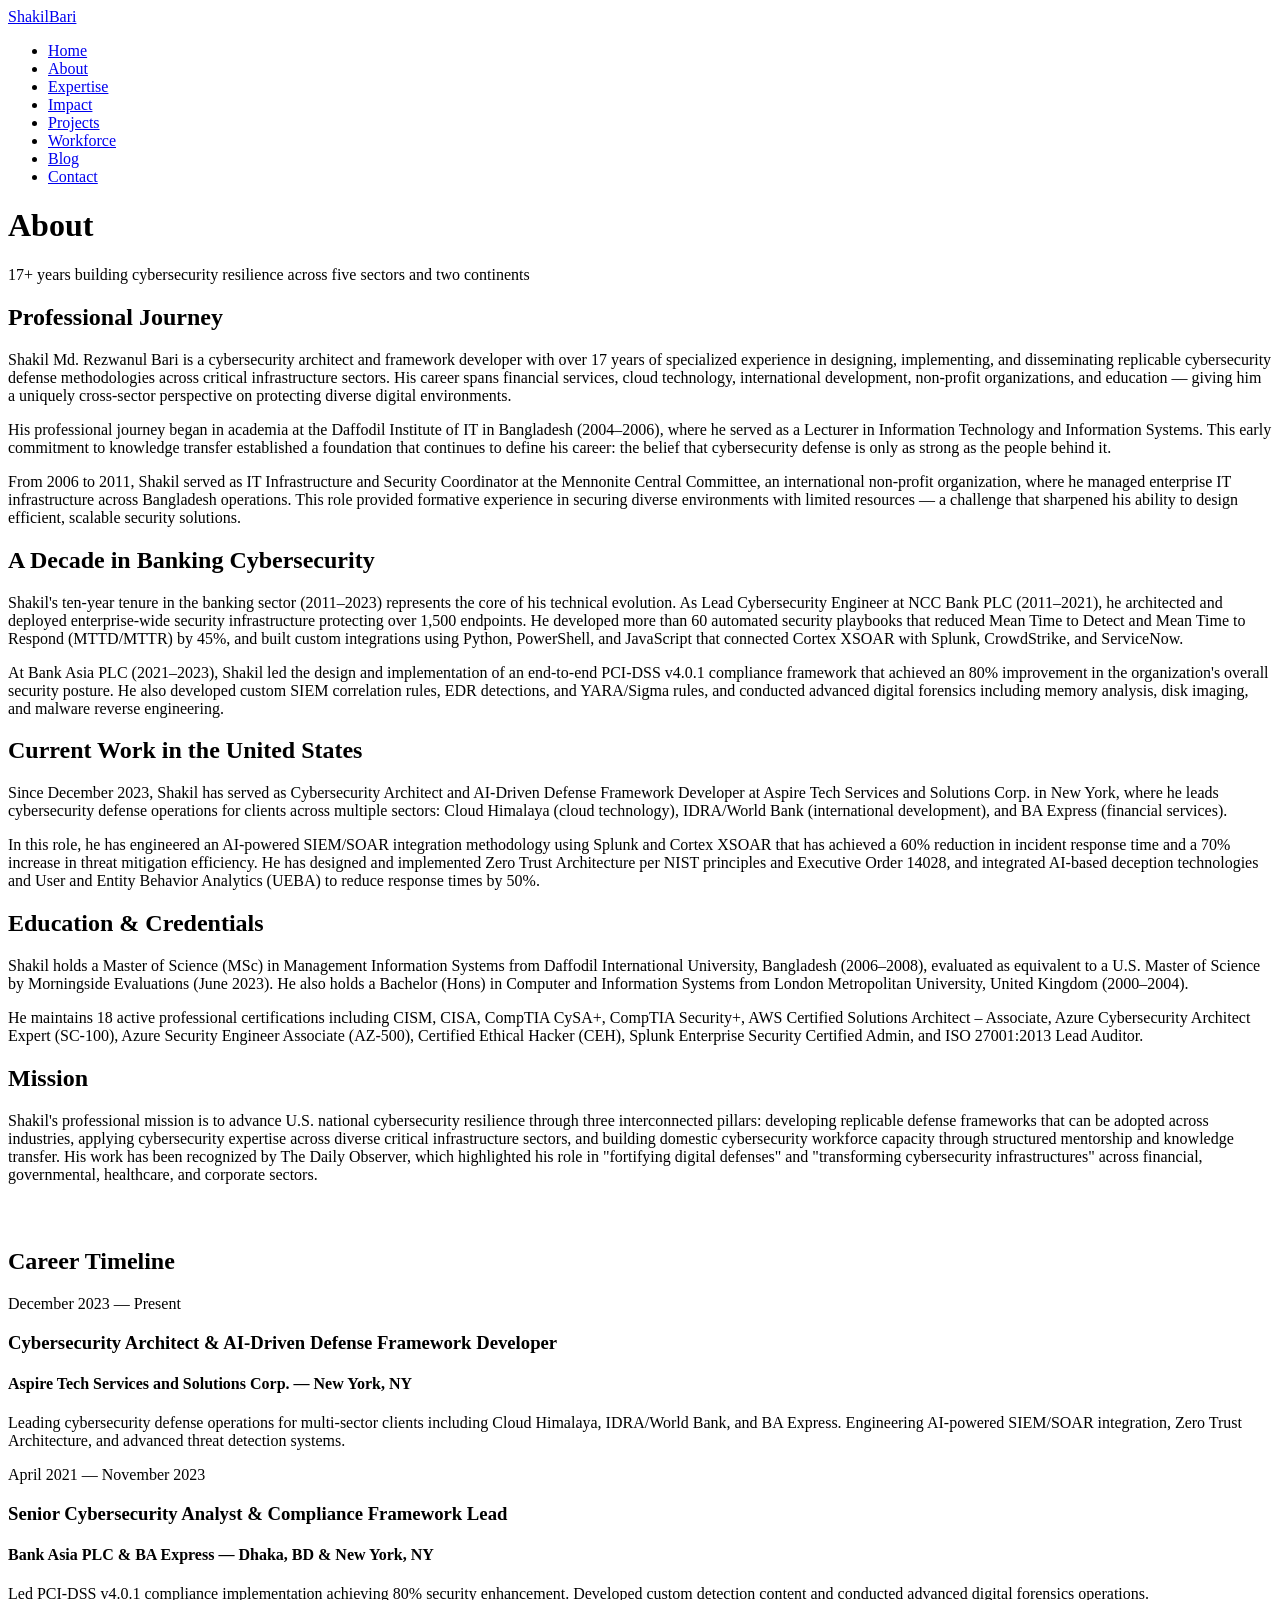
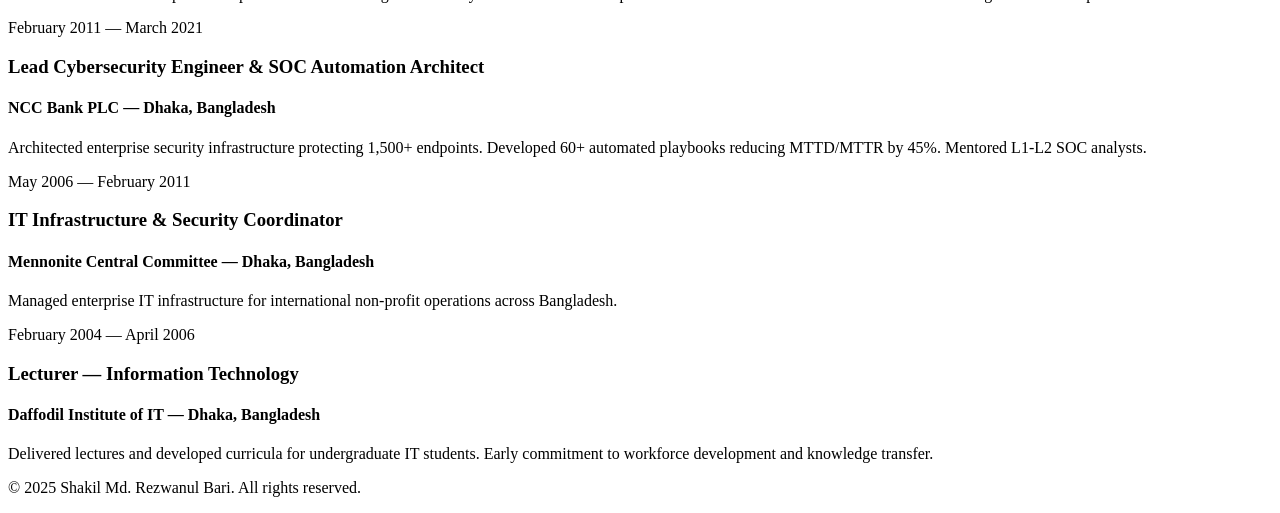
==== about.html @ b398183f "Add files via upload" ====
<!DOCTYPE html>
<html lang="en">
<head>
  <meta charset="UTF-8">
  <meta name="viewport" content="width=device-width, initial-scale=1.0">
  <title>About — Shakil Md. Rezwanul Bari</title>
  <meta name="description" content="Professional biography of Shakil Md. Rezwanul Bari, cybersecurity architect with 17+ years of cross-sector experience.">
  <link rel="preconnect" href="https://fonts.googleapis.com">
  <link href="https://fonts.googleapis.com/css2?family=Inter:wght@400;500;600;700;800&display=swap" rel="stylesheet">
  <link rel="stylesheet" href="css/style.css">
</head>
<body>
  <nav class="navbar">
    <div class="nav-container">
      <a href="index.html" class="nav-logo">Shakil<span>Bari</span></a>
      <ul class="nav-links" id="navLinks">
        <li><a href="index.html">Home</a></li>
        <li><a href="about.html" class="active">About</a></li>
        <li><a href="expertise.html">Expertise</a></li>
        <li><a href="impact.html">Impact</a></li>
        <li><a href="projects.html">Projects</a></li>
        <li><a href="workforce.html">Workforce</a></li>
        <li><a href="blog/index.html">Blog</a></li>
        <li><a href="contact.html">Contact</a></li>
      </ul>
      <div class="hamburger" onclick="toggleMenu()"><span></span><span></span><span></span></div>
    </div>
  </nav>

  <div class="page-header">
    <h1>About</h1>
    <p>17+ years building cybersecurity resilience across five sectors and two continents</p>
  </div>

  <section class="section">
    <div class="container">
      <div class="article-container">
        <h2>Professional Journey</h2>
        <p>Shakil Md. Rezwanul Bari is a cybersecurity architect and framework developer with over 17 years of specialized experience in designing, implementing, and disseminating replicable cybersecurity defense methodologies across critical infrastructure sectors. His career spans financial services, cloud technology, international development, non-profit organizations, and education &mdash; giving him a uniquely cross-sector perspective on protecting diverse digital environments.</p>

        <p>His professional journey began in academia at the Daffodil Institute of IT in Bangladesh (2004&ndash;2006), where he served as a Lecturer in Information Technology and Information Systems. This early commitment to knowledge transfer established a foundation that continues to define his career: the belief that cybersecurity defense is only as strong as the people behind it.</p>

        <p>From 2006 to 2011, Shakil served as IT Infrastructure and Security Coordinator at the Mennonite Central Committee, an international non-profit organization, where he managed enterprise IT infrastructure across Bangladesh operations. This role provided formative experience in securing diverse environments with limited resources &mdash; a challenge that sharpened his ability to design efficient, scalable security solutions.</p>

        <h2>A Decade in Banking Cybersecurity</h2>
        <p>Shakil's ten-year tenure in the banking sector (2011&ndash;2023) represents the core of his technical evolution. As Lead Cybersecurity Engineer at NCC Bank PLC (2011&ndash;2021), he architected and deployed enterprise-wide security infrastructure protecting over 1,500 endpoints. He developed more than 60 automated security playbooks that reduced Mean Time to Detect and Mean Time to Respond (MTTD/MTTR) by 45%, and built custom integrations using Python, PowerShell, and JavaScript that connected Cortex XSOAR with Splunk, CrowdStrike, and ServiceNow.</p>

        <p>At Bank Asia PLC (2021&ndash;2023), Shakil led the design and implementation of an end-to-end PCI-DSS v4.0.1 compliance framework that achieved an 80% improvement in the organization's overall security posture. He also developed custom SIEM correlation rules, EDR detections, and YARA/Sigma rules, and conducted advanced digital forensics including memory analysis, disk imaging, and malware reverse engineering.</p>

        <h2>Current Work in the United States</h2>
        <p>Since December 2023, Shakil has served as Cybersecurity Architect and AI-Driven Defense Framework Developer at Aspire Tech Services and Solutions Corp. in New York, where he leads cybersecurity defense operations for clients across multiple sectors: Cloud Himalaya (cloud technology), IDRA/World Bank (international development), and BA Express (financial services).</p>

        <p>In this role, he has engineered an AI-powered SIEM/SOAR integration methodology using Splunk and Cortex XSOAR that has achieved a 60% reduction in incident response time and a 70% increase in threat mitigation efficiency. He has designed and implemented Zero Trust Architecture per NIST principles and Executive Order 14028, and integrated AI-based deception technologies and User and Entity Behavior Analytics (UEBA) to reduce response times by 50%.</p>

        <h2>Education &amp; Credentials</h2>
        <p>Shakil holds a Master of Science (MSc) in Management Information Systems from Daffodil International University, Bangladesh (2006&ndash;2008), evaluated as equivalent to a U.S. Master of Science by Morningside Evaluations (June 2023). He also holds a Bachelor (Hons) in Computer and Information Systems from London Metropolitan University, United Kingdom (2000&ndash;2004).</p>

        <p>He maintains 18 active professional certifications including CISM, CISA, CompTIA CySA+, CompTIA Security+, AWS Certified Solutions Architect &ndash; Associate, Azure Cybersecurity Architect Expert (SC-100), Azure Security Engineer Associate (AZ-500), Certified Ethical Hacker (CEH), Splunk Enterprise Security Certified Admin, and ISO 27001:2013 Lead Auditor.</p>

        <h2>Mission</h2>
        <p>Shakil's professional mission is to advance U.S. national cybersecurity resilience through three interconnected pillars: developing replicable defense frameworks that can be adopted across industries, applying cybersecurity expertise across diverse critical infrastructure sectors, and building domestic cybersecurity workforce capacity through structured mentorship and knowledge transfer. His work has been recognized by The Daily Observer, which highlighted his role in "fortifying digital defenses" and "transforming cybersecurity infrastructures" across financial, governmental, healthcare, and corporate sectors.</p>
      </div>

      <div style="margin-top: 4rem;">
        <div class="section-header"><h2>Career Timeline</h2></div>
        <div class="timeline">
          <div class="timeline-item">
            <div class="timeline-date">December 2023 &mdash; Present</div>
            <h3>Cybersecurity Architect &amp; AI-Driven Defense Framework Developer</h3>
            <h4>Aspire Tech Services and Solutions Corp. &mdash; New York, NY</h4>
            <p>Leading cybersecurity defense operations for multi-sector clients including Cloud Himalaya, IDRA/World Bank, and BA Express. Engineering AI-powered SIEM/SOAR integration, Zero Trust Architecture, and advanced threat detection systems.</p>
          </div>
          <div class="timeline-item">
            <div class="timeline-date">April 2021 &mdash; November 2023</div>
            <h3>Senior Cybersecurity Analyst &amp; Compliance Framework Lead</h3>
            <h4>Bank Asia PLC &amp; BA Express &mdash; Dhaka, BD &amp; New York, NY</h4>
            <p>Led PCI-DSS v4.0.1 compliance implementation achieving 80% security enhancement. Developed custom detection content and conducted advanced digital forensics operations.</p>
          </div>
          <div class="timeline-item">
            <div class="timeline-date">February 2011 &mdash; March 2021</div>
            <h3>Lead Cybersecurity Engineer &amp; SOC Automation Architect</h3>
            <h4>NCC Bank PLC &mdash; Dhaka, Bangladesh</h4>
            <p>Architected enterprise security infrastructure protecting 1,500+ endpoints. Developed 60+ automated playbooks reducing MTTD/MTTR by 45%. Mentored L1-L2 SOC analysts.</p>
          </div>
          <div class="timeline-item">
            <div class="timeline-date">May 2006 &mdash; February 2011</div>
            <h3>IT Infrastructure &amp; Security Coordinator</h3>
            <h4>Mennonite Central Committee &mdash; Dhaka, Bangladesh</h4>
            <p>Managed enterprise IT infrastructure for international non-profit operations across Bangladesh.</p>
          </div>
          <div class="timeline-item">
            <div class="timeline-date">February 2004 &mdash; April 2006</div>
            <h3>Lecturer &mdash; Information Technology</h3>
            <h4>Daffodil Institute of IT &mdash; Dhaka, Bangladesh</h4>
            <p>Delivered lectures and developed curricula for undergraduate IT students. Early commitment to workforce development and knowledge transfer.</p>
          </div>
        </div>
      </div>
    </div>
  </section>

  <footer class="footer">
    <p>&copy; 2025 Shakil Md. Rezwanul Bari. All rights reserved.</p>
  </footer>
  <script src="js/main.js"></script>
</body>
</html>
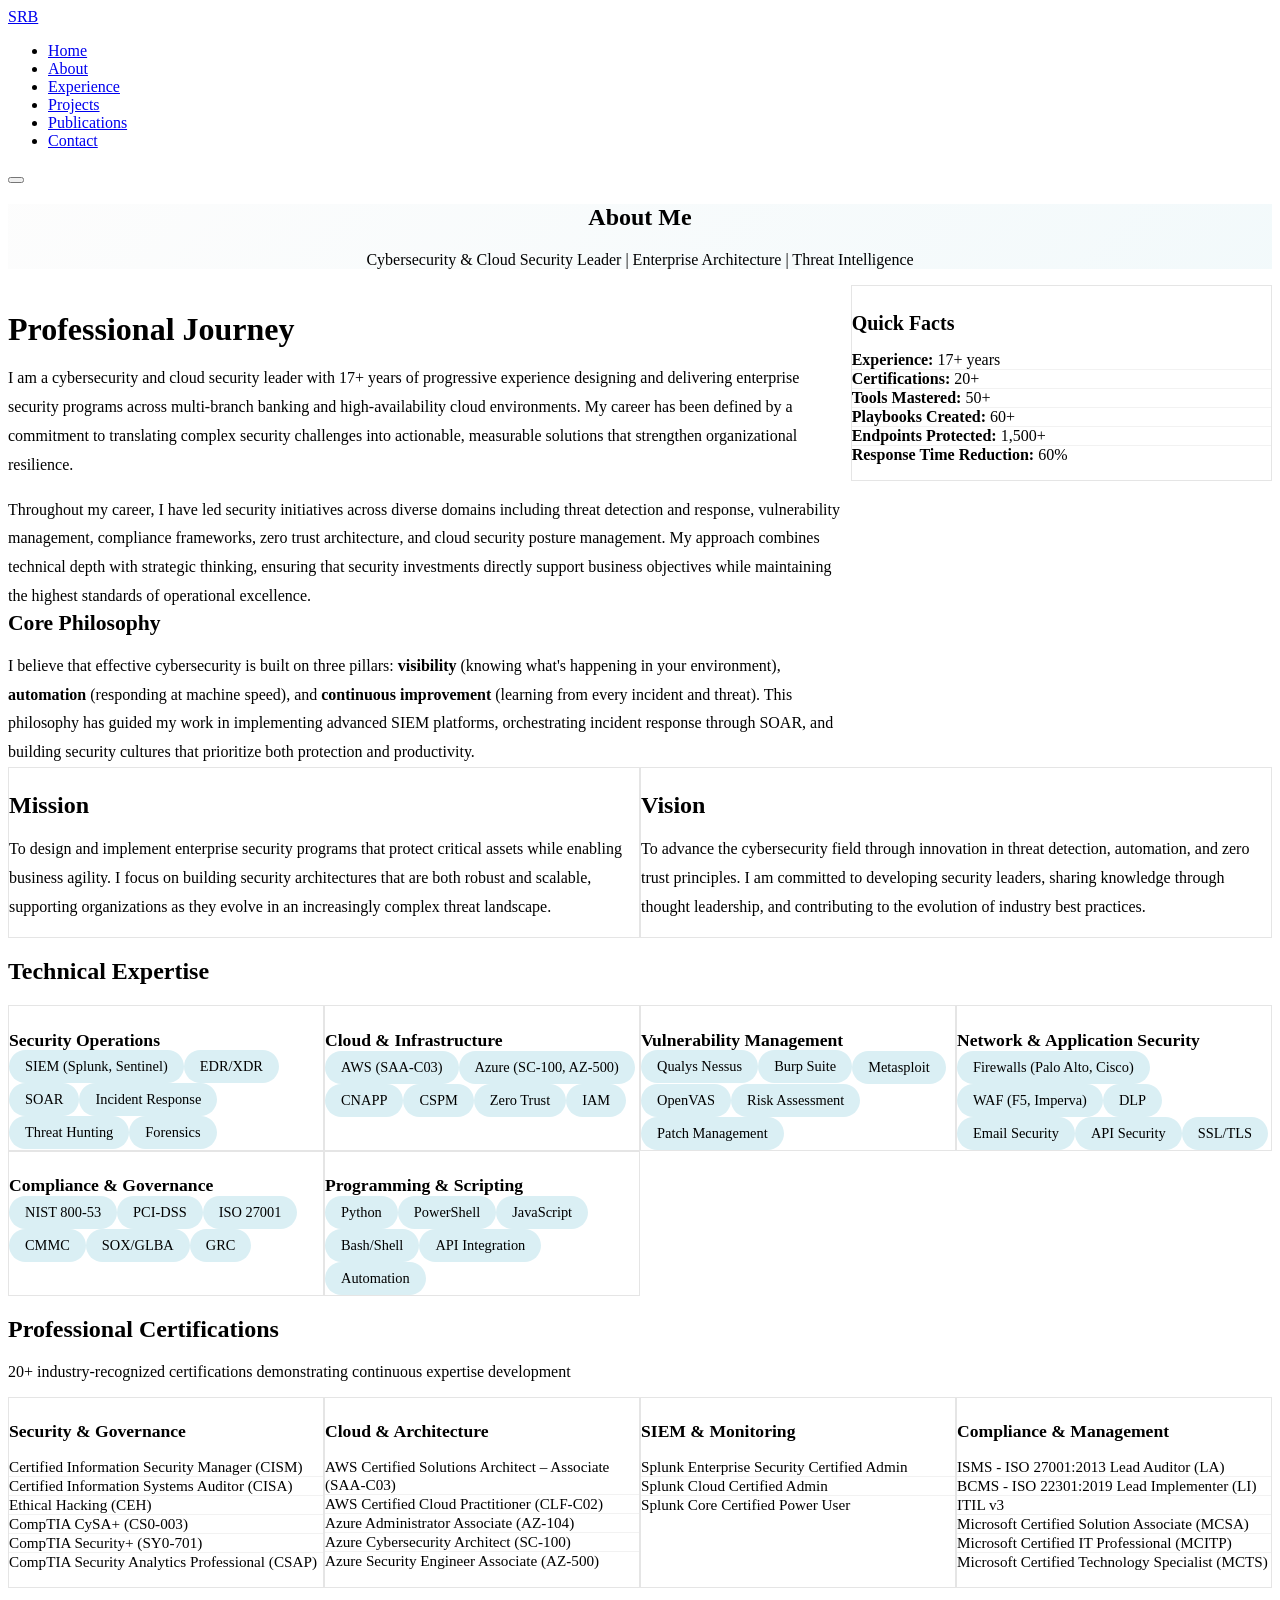
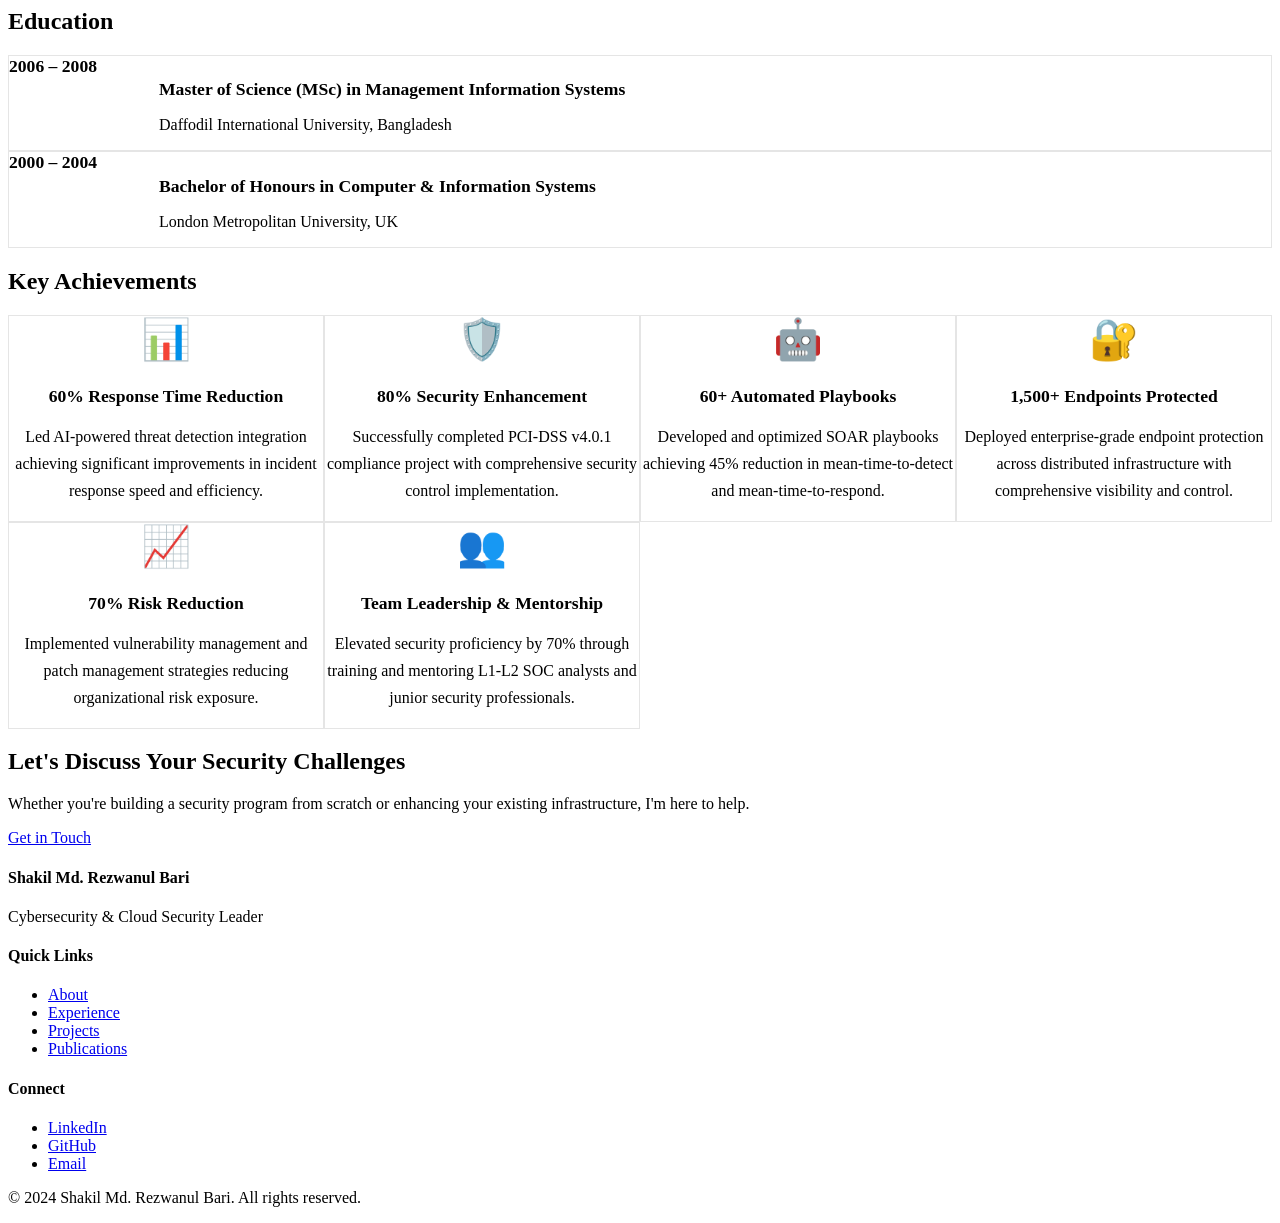
==== commit bacc8da0: "Update about.html" ====
--- a/about.html
+++ b/about.html
@@ -1,107 +1,615 @@
 <!DOCTYPE html>
 <html lang="en">
 <head>
-  <meta charset="UTF-8">
-  <meta name="viewport" content="width=device-width, initial-scale=1.0">
-  <title>About — Shakil Md. Rezwanul Bari</title>
-  <meta name="description" content="Professional biography of Shakil Md. Rezwanul Bari, cybersecurity architect with 17+ years of cross-sector experience.">
-  <link rel="preconnect" href="https://fonts.googleapis.com">
-  <link href="https://fonts.googleapis.com/css2?family=Inter:wght@400;500;600;700;800&display=swap" rel="stylesheet">
-  <link rel="stylesheet" href="css/style.css">
+    <meta charset="UTF-8">
+    <meta name="viewport" content="width=device-width, initial-scale=1.0">
+    <meta name="description" content="Learn about Shakil Md. Rezwanul Bari - Cybersecurity leader with 17+ years of enterprise security expertise.">
+    <meta name="keywords" content="about, cybersecurity professional, security architect, cloud security expert">
+    <title>About - Shakil Md. Rezwanul Bari</title>
+    <link rel="stylesheet" href="styles/main.css">
+    <link rel="stylesheet" href="styles/responsive.css">
+    <link rel="preconnect" href="https://fonts.googleapis.com">
+    <link rel="preconnect" href="https://fonts.gstatic.com" crossorigin>
+    <link href="https://fonts.googleapis.com/css2?family=Inter:wght@400;500;600;700&family=Poppins:wght@600;700&display=swap" rel="stylesheet">
 </head>
 <body>
-  <nav class="navbar">
-    <div class="nav-container">
-      <a href="index.html" class="nav-logo">Shakil<span>Bari</span></a>
-      <ul class="nav-links" id="navLinks">
-        <li><a href="index.html">Home</a></li>
-        <li><a href="about.html" class="active">About</a></li>
-        <li><a href="expertise.html">Expertise</a></li>
-        <li><a href="impact.html">Impact</a></li>
-        <li><a href="projects.html">Projects</a></li>
-        <li><a href="workforce.html">Workforce</a></li>
-        <li><a href="blog/index.html">Blog</a></li>
-        <li><a href="contact.html">Contact</a></li>
-      </ul>
-      <div class="hamburger" onclick="toggleMenu()"><span></span><span></span><span></span></div>
-    </div>
-  </nav>
-
-  <div class="page-header">
-    <h1>About</h1>
-    <p>17+ years building cybersecurity resilience across five sectors and two continents</p>
-  </div>
-
-  <section class="section">
-    <div class="container">
-      <div class="article-container">
-        <h2>Professional Journey</h2>
-        <p>Shakil Md. Rezwanul Bari is a cybersecurity architect and framework developer with over 17 years of specialized experience in designing, implementing, and disseminating replicable cybersecurity defense methodologies across critical infrastructure sectors. His career spans financial services, cloud technology, international development, non-profit organizations, and education &mdash; giving him a uniquely cross-sector perspective on protecting diverse digital environments.</p>
-
-        <p>His professional journey began in academia at the Daffodil Institute of IT in Bangladesh (2004&ndash;2006), where he served as a Lecturer in Information Technology and Information Systems. This early commitment to knowledge transfer established a foundation that continues to define his career: the belief that cybersecurity defense is only as strong as the people behind it.</p>
-
-        <p>From 2006 to 2011, Shakil served as IT Infrastructure and Security Coordinator at the Mennonite Central Committee, an international non-profit organization, where he managed enterprise IT infrastructure across Bangladesh operations. This role provided formative experience in securing diverse environments with limited resources &mdash; a challenge that sharpened his ability to design efficient, scalable security solutions.</p>
-
-        <h2>A Decade in Banking Cybersecurity</h2>
-        <p>Shakil's ten-year tenure in the banking sector (2011&ndash;2023) represents the core of his technical evolution. As Lead Cybersecurity Engineer at NCC Bank PLC (2011&ndash;2021), he architected and deployed enterprise-wide security infrastructure protecting over 1,500 endpoints. He developed more than 60 automated security playbooks that reduced Mean Time to Detect and Mean Time to Respond (MTTD/MTTR) by 45%, and built custom integrations using Python, PowerShell, and JavaScript that connected Cortex XSOAR with Splunk, CrowdStrike, and ServiceNow.</p>
-
-        <p>At Bank Asia PLC (2021&ndash;2023), Shakil led the design and implementation of an end-to-end PCI-DSS v4.0.1 compliance framework that achieved an 80% improvement in the organization's overall security posture. He also developed custom SIEM correlation rules, EDR detections, and YARA/Sigma rules, and conducted advanced digital forensics including memory analysis, disk imaging, and malware reverse engineering.</p>
-
-        <h2>Current Work in the United States</h2>
-        <p>Since December 2023, Shakil has served as Cybersecurity Architect and AI-Driven Defense Framework Developer at Aspire Tech Services and Solutions Corp. in New York, where he leads cybersecurity defense operations for clients across multiple sectors: Cloud Himalaya (cloud technology), IDRA/World Bank (international development), and BA Express (financial services).</p>
-
-        <p>In this role, he has engineered an AI-powered SIEM/SOAR integration methodology using Splunk and Cortex XSOAR that has achieved a 60% reduction in incident response time and a 70% increase in threat mitigation efficiency. He has designed and implemented Zero Trust Architecture per NIST principles and Executive Order 14028, and integrated AI-based deception technologies and User and Entity Behavior Analytics (UEBA) to reduce response times by 50%.</p>
-
-        <h2>Education &amp; Credentials</h2>
-        <p>Shakil holds a Master of Science (MSc) in Management Information Systems from Daffodil International University, Bangladesh (2006&ndash;2008), evaluated as equivalent to a U.S. Master of Science by Morningside Evaluations (June 2023). He also holds a Bachelor (Hons) in Computer and Information Systems from London Metropolitan University, United Kingdom (2000&ndash;2004).</p>
-
-        <p>He maintains 18 active professional certifications including CISM, CISA, CompTIA CySA+, CompTIA Security+, AWS Certified Solutions Architect &ndash; Associate, Azure Cybersecurity Architect Expert (SC-100), Azure Security Engineer Associate (AZ-500), Certified Ethical Hacker (CEH), Splunk Enterprise Security Certified Admin, and ISO 27001:2013 Lead Auditor.</p>
-
-        <h2>Mission</h2>
-        <p>Shakil's professional mission is to advance U.S. national cybersecurity resilience through three interconnected pillars: developing replicable defense frameworks that can be adopted across industries, applying cybersecurity expertise across diverse critical infrastructure sectors, and building domestic cybersecurity workforce capacity through structured mentorship and knowledge transfer. His work has been recognized by The Daily Observer, which highlighted his role in "fortifying digital defenses" and "transforming cybersecurity infrastructures" across financial, governmental, healthcare, and corporate sectors.</p>
-      </div>
-
-      <div style="margin-top: 4rem;">
-        <div class="section-header"><h2>Career Timeline</h2></div>
-        <div class="timeline">
-          <div class="timeline-item">
-            <div class="timeline-date">December 2023 &mdash; Present</div>
-            <h3>Cybersecurity Architect &amp; AI-Driven Defense Framework Developer</h3>
-            <h4>Aspire Tech Services and Solutions Corp. &mdash; New York, NY</h4>
-            <p>Leading cybersecurity defense operations for multi-sector clients including Cloud Himalaya, IDRA/World Bank, and BA Express. Engineering AI-powered SIEM/SOAR integration, Zero Trust Architecture, and advanced threat detection systems.</p>
-          </div>
-          <div class="timeline-item">
-            <div class="timeline-date">April 2021 &mdash; November 2023</div>
-            <h3>Senior Cybersecurity Analyst &amp; Compliance Framework Lead</h3>
-            <h4>Bank Asia PLC &amp; BA Express &mdash; Dhaka, BD &amp; New York, NY</h4>
-            <p>Led PCI-DSS v4.0.1 compliance implementation achieving 80% security enhancement. Developed custom detection content and conducted advanced digital forensics operations.</p>
-          </div>
-          <div class="timeline-item">
-            <div class="timeline-date">February 2011 &mdash; March 2021</div>
-            <h3>Lead Cybersecurity Engineer &amp; SOC Automation Architect</h3>
-            <h4>NCC Bank PLC &mdash; Dhaka, Bangladesh</h4>
-            <p>Architected enterprise security infrastructure protecting 1,500+ endpoints. Developed 60+ automated playbooks reducing MTTD/MTTR by 45%. Mentored L1-L2 SOC analysts.</p>
-          </div>
-          <div class="timeline-item">
-            <div class="timeline-date">May 2006 &mdash; February 2011</div>
-            <h3>IT Infrastructure &amp; Security Coordinator</h3>
-            <h4>Mennonite Central Committee &mdash; Dhaka, Bangladesh</h4>
-            <p>Managed enterprise IT infrastructure for international non-profit operations across Bangladesh.</p>
-          </div>
-          <div class="timeline-item">
-            <div class="timeline-date">February 2004 &mdash; April 2006</div>
-            <h3>Lecturer &mdash; Information Technology</h3>
-            <h4>Daffodil Institute of IT &mdash; Dhaka, Bangladesh</h4>
-            <p>Delivered lectures and developed curricula for undergraduate IT students. Early commitment to workforce development and knowledge transfer.</p>
-          </div>
-        </div>
-      </div>
-    </div>
-  </section>
-
-  <footer class="footer">
-    <p>&copy; 2025 Shakil Md. Rezwanul Bari. All rights reserved.</p>
-  </footer>
-  <script src="js/main.js"></script>
+    <!-- Navigation -->
+    <nav class="navbar">
+        <div class="container">
+            <div class="nav-brand">
+                <a href="index.html" class="logo">SRB</a>
+            </div>
+            <ul class="nav-menu">
+                <li><a href="index.html" class="nav-link">Home</a></li>
+                <li><a href="about.html" class="nav-link active">About</a></li>
+                <li><a href="experience.html" class="nav-link">Experience</a></li>
+                <li><a href="projects.html" class="nav-link">Projects</a></li>
+                <li><a href="publications.html" class="nav-link">Publications</a></li>
+                <li><a href="contact.html" class="nav-link">Contact</a></li>
+            </ul>
+            <button class="hamburger" id="hamburger">
+                <span></span>
+                <span></span>
+                <span></span>
+            </button>
+        </div>
+    </nav>
+
+    <!-- About Hero -->
+    <section class="about-hero">
+        <div class="container">
+            <h1 class="section-title">About Me</h1>
+            <p class="section-subtitle">Cybersecurity & Cloud Security Leader | Enterprise Architecture | Threat Intelligence</p>
+        </div>
+    </section>
+
+    <!-- Biography Section -->
+    <section class="biography">
+        <div class="container">
+            <div class="bio-grid">
+                <div class="bio-content">
+                    <h2>Professional Journey</h2>
+                    <p>I am a cybersecurity and cloud security leader with 17+ years of progressive experience designing and delivering enterprise security programs across multi-branch banking and high-availability cloud environments. My career has been defined by a commitment to translating complex security challenges into actionable, measurable solutions that strengthen organizational resilience.</p>
+                    
+                    <p>Throughout my career, I have led security initiatives across diverse domains including threat detection and response, vulnerability management, compliance frameworks, zero trust architecture, and cloud security posture management. My approach combines technical depth with strategic thinking, ensuring that security investments directly support business objectives while maintaining the highest standards of operational excellence.</p>
+                    
+                    <h3>Core Philosophy</h3>
+                    <p>I believe that effective cybersecurity is built on three pillars: <strong>visibility</strong> (knowing what's happening in your environment), <strong>automation</strong> (responding at machine speed), and <strong>continuous improvement</strong> (learning from every incident and threat). This philosophy has guided my work in implementing advanced SIEM platforms, orchestrating incident response through SOAR, and building security cultures that prioritize both protection and productivity.</p>
+                </div>
+                <div class="bio-sidebar">
+                    <div class="bio-card">
+                        <h4>Quick Facts</h4>
+                        <ul>
+                            <li><strong>Experience:</strong> 17+ years</li>
+                            <li><strong>Certifications:</strong> 20+</li>
+                            <li><strong>Tools Mastered:</strong> 50+</li>
+                            <li><strong>Playbooks Created:</strong> 60+</li>
+                            <li><strong>Endpoints Protected:</strong> 1,500+</li>
+                            <li><strong>Response Time Reduction:</strong> 60%</li>
+                        </ul>
+                    </div>
+                </div>
+            </div>
+        </div>
+    </section>
+
+    <!-- Mission & Vision -->
+    <section class="mission-vision">
+        <div class="container">
+            <div class="mission-grid">
+                <div class="mission-card">
+                    <h3>Mission</h3>
+                    <p>To design and implement enterprise security programs that protect critical assets while enabling business agility. I focus on building security architectures that are both robust and scalable, supporting organizations as they evolve in an increasingly complex threat landscape.</p>
+                </div>
+                <div class="mission-card">
+                    <h3>Vision</h3>
+                    <p>To advance the cybersecurity field through innovation in threat detection, automation, and zero trust principles. I am committed to developing security leaders, sharing knowledge through thought leadership, and contributing to the evolution of industry best practices.</p>
+                </div>
+            </div>
+        </div>
+    </section>
+
+    <!-- Skills & Expertise -->
+    <section class="skills-section">
+        <div class="container">
+            <h2 class="section-title">Technical Expertise</h2>
+            
+            <div class="skills-grid">
+                <div class="skill-category">
+                    <h4>Security Operations</h4>
+                    <div class="skill-tags">
+                        <span class="skill-tag">SIEM (Splunk, Sentinel)</span>
+                        <span class="skill-tag">EDR/XDR</span>
+                        <span class="skill-tag">SOAR</span>
+                        <span class="skill-tag">Incident Response</span>
+                        <span class="skill-tag">Threat Hunting</span>
+                        <span class="skill-tag">Forensics</span>
+                    </div>
+                </div>
+
+                <div class="skill-category">
+                    <h4>Cloud & Infrastructure</h4>
+                    <div class="skill-tags">
+                        <span class="skill-tag">AWS (SAA-C03)</span>
+                        <span class="skill-tag">Azure (SC-100, AZ-500)</span>
+                        <span class="skill-tag">CNAPP</span>
+                        <span class="skill-tag">CSPM</span>
+                        <span class="skill-tag">Zero Trust</span>
+                        <span class="skill-tag">IAM</span>
+                    </div>
+                </div>
+
+                <div class="skill-category">
+                    <h4>Vulnerability Management</h4>
+                    <div class="skill-tags">
+                        <span class="skill-tag">Qualys Nessus</span>
+                        <span class="skill-tag">Burp Suite</span>
+                        <span class="skill-tag">Metasploit</span>
+                        <span class="skill-tag">OpenVAS</span>
+                        <span class="skill-tag">Risk Assessment</span>
+                        <span class="skill-tag">Patch Management</span>
+                    </div>
+                </div>
+
+                <div class="skill-category">
+                    <h4>Network & Application Security</h4>
+                    <div class="skill-tags">
+                        <span class="skill-tag">Firewalls (Palo Alto, Cisco)</span>
+                        <span class="skill-tag">WAF (F5, Imperva)</span>
+                        <span class="skill-tag">DLP</span>
+                        <span class="skill-tag">Email Security</span>
+                        <span class="skill-tag">API Security</span>
+                        <span class="skill-tag">SSL/TLS</span>
+                    </div>
+                </div>
+
+                <div class="skill-category">
+                    <h4>Compliance & Governance</h4>
+                    <div class="skill-tags">
+                        <span class="skill-tag">NIST 800-53</span>
+                        <span class="skill-tag">PCI-DSS</span>
+                        <span class="skill-tag">ISO 27001</span>
+                        <span class="skill-tag">CMMC</span>
+                        <span class="skill-tag">SOX/GLBA</span>
+                        <span class="skill-tag">GRC</span>
+                    </div>
+                </div>
+
+                <div class="skill-category">
+                    <h4>Programming & Scripting</h4>
+                    <div class="skill-tags">
+                        <span class="skill-tag">Python</span>
+                        <span class="skill-tag">PowerShell</span>
+                        <span class="skill-tag">JavaScript</span>
+                        <span class="skill-tag">Bash/Shell</span>
+                        <span class="skill-tag">API Integration</span>
+                        <span class="skill-tag">Automation</span>
+                    </div>
+                </div>
+            </div>
+        </div>
+    </section>
+
+    <!-- Certifications -->
+    <section class="certifications-section">
+        <div class="container">
+            <h2 class="section-title">Professional Certifications</h2>
+            <p class="section-subtitle">20+ industry-recognized certifications demonstrating continuous expertise development</p>
+            
+            <div class="certifications-detailed">
+                <div class="cert-category">
+                    <h4>Security & Governance</h4>
+                    <ul class="cert-list">
+                        <li>Certified Information Security Manager (CISM)</li>
+                        <li>Certified Information Systems Auditor (CISA)</li>
+                        <li>Ethical Hacking (CEH)</li>
+                        <li>CompTIA CySA+ (CS0-003)</li>
+                        <li>CompTIA Security+ (SY0-701)</li>
+                        <li>CompTIA Security Analytics Professional (CSAP)</li>
+                    </ul>
+                </div>
+
+                <div class="cert-category">
+                    <h4>Cloud & Architecture</h4>
+                    <ul class="cert-list">
+                        <li>AWS Certified Solutions Architect – Associate (SAA-C03)</li>
+                        <li>AWS Certified Cloud Practitioner (CLF-C02)</li>
+                        <li>Azure Administrator Associate (AZ-104)</li>
+                        <li>Azure Cybersecurity Architect (SC-100)</li>
+                        <li>Azure Security Engineer Associate (AZ-500)</li>
+                    </ul>
+                </div>
+
+                <div class="cert-category">
+                    <h4>SIEM & Monitoring</h4>
+                    <ul class="cert-list">
+                        <li>Splunk Enterprise Security Certified Admin</li>
+                        <li>Splunk Cloud Certified Admin</li>
+                        <li>Splunk Core Certified Power User</li>
+                    </ul>
+                </div>
+
+                <div class="cert-category">
+                    <h4>Compliance & Management</h4>
+                    <ul class="cert-list">
+                        <li>ISMS - ISO 27001:2013 Lead Auditor (LA)</li>
+                        <li>BCMS - ISO 22301:2019 Lead Implementer (LI)</li>
+                        <li>ITIL v3</li>
+                        <li>Microsoft Certified Solution Associate (MCSA)</li>
+                        <li>Microsoft Certified IT Professional (MCITP)</li>
+                        <li>Microsoft Certified Technology Specialist (MCTS)</li>
+                    </ul>
+                </div>
+            </div>
+        </div>
+    </section>
+
+    <!-- Education -->
+    <section class="education-section">
+        <div class="container">
+            <h2 class="section-title">Education</h2>
+            
+            <div class="education-timeline">
+                <div class="education-item">
+                    <div class="education-year">2006 – 2008</div>
+                    <div class="education-content">
+                        <h4>Master of Science (MSc) in Management Information Systems</h4>
+                        <p>Daffodil International University, Bangladesh</p>
+                    </div>
+                </div>
+
+                <div class="education-item">
+                    <div class="education-year">2000 – 2004</div>
+                    <div class="education-content">
+                        <h4>Bachelor of Honours in Computer & Information Systems</h4>
+                        <p>London Metropolitan University, UK</p>
+                    </div>
+                </div>
+            </div>
+        </div>
+    </section>
+
+    <!-- Key Achievements -->
+    <section class="achievements-section">
+        <div class="container">
+            <h2 class="section-title">Key Achievements</h2>
+            
+            <div class="achievements-grid">
+                <div class="achievement-card">
+                    <div class="achievement-icon">📊</div>
+                    <h4>60% Response Time Reduction</h4>
+                    <p>Led AI-powered threat detection integration achieving significant improvements in incident response speed and efficiency.</p>
+                </div>
+
+                <div class="achievement-card">
+                    <div class="achievement-icon">🛡️</div>
+                    <h4>80% Security Enhancement</h4>
+                    <p>Successfully completed PCI-DSS v4.0.1 compliance project with comprehensive security control implementation.</p>
+                </div>
+
+                <div class="achievement-card">
+                    <div class="achievement-icon">🤖</div>
+                    <h4>60+ Automated Playbooks</h4>
+                    <p>Developed and optimized SOAR playbooks achieving 45% reduction in mean-time-to-detect and mean-time-to-respond.</p>
+                </div>
+
+                <div class="achievement-card">
+                    <div class="achievement-icon">🔐</div>
+                    <h4>1,500+ Endpoints Protected</h4>
+                    <p>Deployed enterprise-grade endpoint protection across distributed infrastructure with comprehensive visibility and control.</p>
+                </div>
+
+                <div class="achievement-card">
+                    <div class="achievement-icon">📈</div>
+                    <h4>70% Risk Reduction</h4>
+                    <p>Implemented vulnerability management and patch management strategies reducing organizational risk exposure.</p>
+                </div>
+
+                <div class="achievement-card">
+                    <div class="achievement-icon">👥</div>
+                    <h4>Team Leadership & Mentorship</h4>
+                    <p>Elevated security proficiency by 70% through training and mentoring L1-L2 SOC analysts and junior security professionals.</p>
+                </div>
+            </div>
+        </div>
+    </section>
+
+    <!-- CTA Section -->
+    <section class="cta-section">
+        <div class="container">
+            <h2>Let's Discuss Your Security Challenges</h2>
+            <p>Whether you're building a security program from scratch or enhancing your existing infrastructure, I'm here to help.</p>
+            <a href="contact.html" class="btn btn-primary btn-large">Get in Touch</a>
+        </div>
+    </section>
+
+    <!-- Footer -->
+    <footer class="footer">
+        <div class="container">
+            <div class="footer-content">
+                <div class="footer-section">
+                    <h4>Shakil Md. Rezwanul Bari</h4>
+                    <p>Cybersecurity & Cloud Security Leader</p>
+                </div>
+                <div class="footer-section">
+                    <h4>Quick Links</h4>
+                    <ul>
+                        <li><a href="about.html">About</a></li>
+                        <li><a href="experience.html">Experience</a></li>
+                        <li><a href="projects.html">Projects</a></li>
+                        <li><a href="publications.html">Publications</a></li>
+                    </ul>
+                </div>
+                <div class="footer-section">
+                    <h4>Connect</h4>
+                    <ul>
+                        <li><a href="https://linkedin.com/in/rezwanulbari" target="_blank">LinkedIn</a></li>
+                        <li><a href="https://github.com" target="_blank">GitHub</a></li>
+                        <li><a href="mailto:rezwanbari@gmail.com">Email</a></li>
+                    </ul>
+                </div>
+            </div>
+            <div class="footer-bottom">
+                <p>&copy; 2024 Shakil Md. Rezwanul Bari. All rights reserved.</p>
+            </div>
+        </div>
+    </footer>
+
+    <style>
+        .about-hero {
+            padding: var(--spacing-3xl) 0;
+            background: linear-gradient(135deg, rgba(250, 250, 250, 0.5) 0%, rgba(8, 145, 178, 0.05) 100%);
+            text-align: center;
+        }
+
+        .bio-grid {
+            display: grid;
+            grid-template-columns: 2fr 1fr;
+            gap: var(--spacing-2xl);
+            align-items: start;
+        }
+
+        .bio-content h2 {
+            font-family: var(--font-primary);
+            font-size: 2rem;
+            font-weight: 700;
+            color: var(--color-slate-dark);
+            margin-bottom: var(--spacing-lg);
+        }
+
+        .bio-content h3 {
+            font-family: var(--font-primary);
+            font-size: 1.35rem;
+            font-weight: 600;
+            color: var(--color-teal);
+            margin-top: var(--spacing-2xl);
+            margin-bottom: var(--spacing-md);
+        }
+
+        .bio-content p {
+            color: var(--color-gray-dark);
+            line-height: 1.8;
+            margin-bottom: var(--spacing-lg);
+        }
+
+        .bio-card {
+            background: rgba(255, 255, 255, 0.7);
+            backdrop-filter: blur(10px);
+            border: 1px solid rgba(0, 0, 0, 0.1);
+            border-radius: var(--radius-lg);
+            padding: var(--spacing-2xl);
+            box-shadow: var(--shadow-md);
+        }
+
+        .bio-card h4 {
+            font-family: var(--font-primary);
+            font-size: 1.25rem;
+            font-weight: 600;
+            color: var(--color-slate-dark);
+            margin-bottom: var(--spacing-lg);
+        }
+
+        .bio-card ul {
+            list-style: none;
+            padding: 0;
+        }
+
+        .bio-card li {
+            padding: var(--spacing-sm) 0;
+            color: var(--color-gray-dark);
+            border-bottom: 1px solid rgba(0, 0, 0, 0.05);
+        }
+
+        .bio-card li:last-child {
+            border-bottom: none;
+        }
+
+        .bio-card strong {
+            color: var(--color-teal);
+        }
+
+        .mission-grid {
+            display: grid;
+            grid-template-columns: repeat(2, 1fr);
+            gap: var(--spacing-2xl);
+        }
+
+        .mission-card {
+            background: rgba(255, 255, 255, 0.7);
+            backdrop-filter: blur(10px);
+            border: 1px solid rgba(0, 0, 0, 0.1);
+            border-radius: var(--radius-lg);
+            padding: var(--spacing-2xl);
+            box-shadow: var(--shadow-md);
+        }
+
+        .mission-card h3 {
+            font-family: var(--font-primary);
+            font-size: 1.5rem;
+            font-weight: 700;
+            color: var(--color-teal);
+            margin-bottom: var(--spacing-lg);
+        }
+
+        .mission-card p {
+            color: var(--color-gray-dark);
+            line-height: 1.8;
+        }
+
+        .skills-grid {
+            display: grid;
+            grid-template-columns: repeat(auto-fit, minmax(300px, 1fr));
+            gap: var(--spacing-2xl);
+        }
+
+        .skill-category {
+            background: rgba(255, 255, 255, 0.7);
+            backdrop-filter: blur(10px);
+            border: 1px solid rgba(0, 0, 0, 0.1);
+            border-radius: var(--radius-lg);
+            padding: var(--spacing-2xl);
+            box-shadow: var(--shadow-md);
+        }
+
+        .skill-category h4 {
+            font-family: var(--font-primary);
+            font-size: 1.1rem;
+            font-weight: 600;
+            color: var(--color-slate-dark);
+            margin-bottom: var(--spacing-lg);
+        }
+
+        .skill-tags {
+            display: flex;
+            flex-wrap: wrap;
+            gap: var(--spacing-sm);
+        }
+
+        .skill-tag {
+            display: inline-block;
+            background: rgba(8, 145, 178, 0.15);
+            color: var(--color-teal);
+            padding: 0.5rem 1rem;
+            border-radius: 999px;
+            font-size: 0.9rem;
+            font-weight: 500;
+        }
+
+        .certifications-detailed {
+            display: grid;
+            grid-template-columns: repeat(auto-fit, minmax(280px, 1fr));
+            gap: var(--spacing-2xl);
+        }
+
+        .cert-category {
+            background: rgba(255, 255, 255, 0.7);
+            backdrop-filter: blur(10px);
+            border: 1px solid rgba(0, 0, 0, 0.1);
+            border-radius: var(--radius-lg);
+            padding: var(--spacing-2xl);
+            box-shadow: var(--shadow-md);
+        }
+
+        .cert-category h4 {
+            font-family: var(--font-primary);
+            font-size: 1.1rem;
+            font-weight: 600;
+            color: var(--color-teal);
+            margin-bottom: var(--spacing-lg);
+        }
+
+        .cert-list {
+            list-style: none;
+            padding: 0;
+        }
+
+        .cert-list li {
+            padding: var(--spacing-sm) 0;
+            color: var(--color-gray-dark);
+            border-bottom: 1px solid rgba(0, 0, 0, 0.05);
+            font-size: 0.95rem;
+        }
+
+        .cert-list li:last-child {
+            border-bottom: none;
+        }
+
+        .education-timeline {
+            display: grid;
+            gap: var(--spacing-2xl);
+        }
+
+        .education-item {
+            display: grid;
+            grid-template-columns: 150px 1fr;
+            gap: var(--spacing-2xl);
+            padding: var(--spacing-2xl);
+            background: rgba(255, 255, 255, 0.7);
+            backdrop-filter: blur(10px);
+            border: 1px solid rgba(0, 0, 0, 0.1);
+            border-radius: var(--radius-lg);
+            box-shadow: var(--shadow-md);
+        }
+
+        .education-year {
+            font-family: var(--font-primary);
+            font-size: 1.1rem;
+            font-weight: 600;
+            color: var(--color-teal);
+        }
+
+        .education-content h4 {
+            font-family: var(--font-primary);
+            font-size: 1.1rem;
+            font-weight: 600;
+            color: var(--color-slate-dark);
+            margin-bottom: var(--spacing-sm);
+        }
+
+        .education-content p {
+            color: var(--color-gray-dark);
+        }
+
+        .achievements-grid {
+            display: grid;
+            grid-template-columns: repeat(auto-fit, minmax(300px, 1fr));
+            gap: var(--spacing-2xl);
+        }
+
+        .achievement-card {
+            background: rgba(255, 255, 255, 0.7);
+            backdrop-filter: blur(10px);
+            border: 1px solid rgba(0, 0, 0, 0.1);
+            border-radius: var(--radius-lg);
+            padding: var(--spacing-2xl);
+            text-align: center;
+            box-shadow: var(--shadow-md);
+            transition: all var(--transition-base);
+        }
+
+        .achievement-card:hover {
+            transform: translateY(-8px);
+            box-shadow: var(--shadow-xl);
+            border-color: var(--color-teal);
+        }
+
+        .achievement-icon {
+            font-size: 2.5rem;
+            margin-bottom: var(--spacing-md);
+        }
+
+        .achievement-card h4 {
+            font-family: var(--font-primary);
+            font-size: 1.1rem;
+            font-weight: 600;
+            color: var(--color-slate-dark);
+            margin-bottom: var(--spacing-md);
+        }
+
+        .achievement-card p {
+            color: var(--color-gray-dark);
+            line-height: 1.7;
+        }
+
+        @media (max-width: 768px) {
+            .bio-grid {
+                grid-template-columns: 1fr;
+            }
+
+            .mission-grid {
+                grid-template-columns: 1fr;
+            }
+
+            .education-item {
+                grid-template-columns: 1fr;
+            }
+
+            .education-year {
+                margin-bottom: var(--spacing-md);
+            }
+        }
+    </style>
+
+    <script src="js/main.js"></script>
 </body>
 </html>
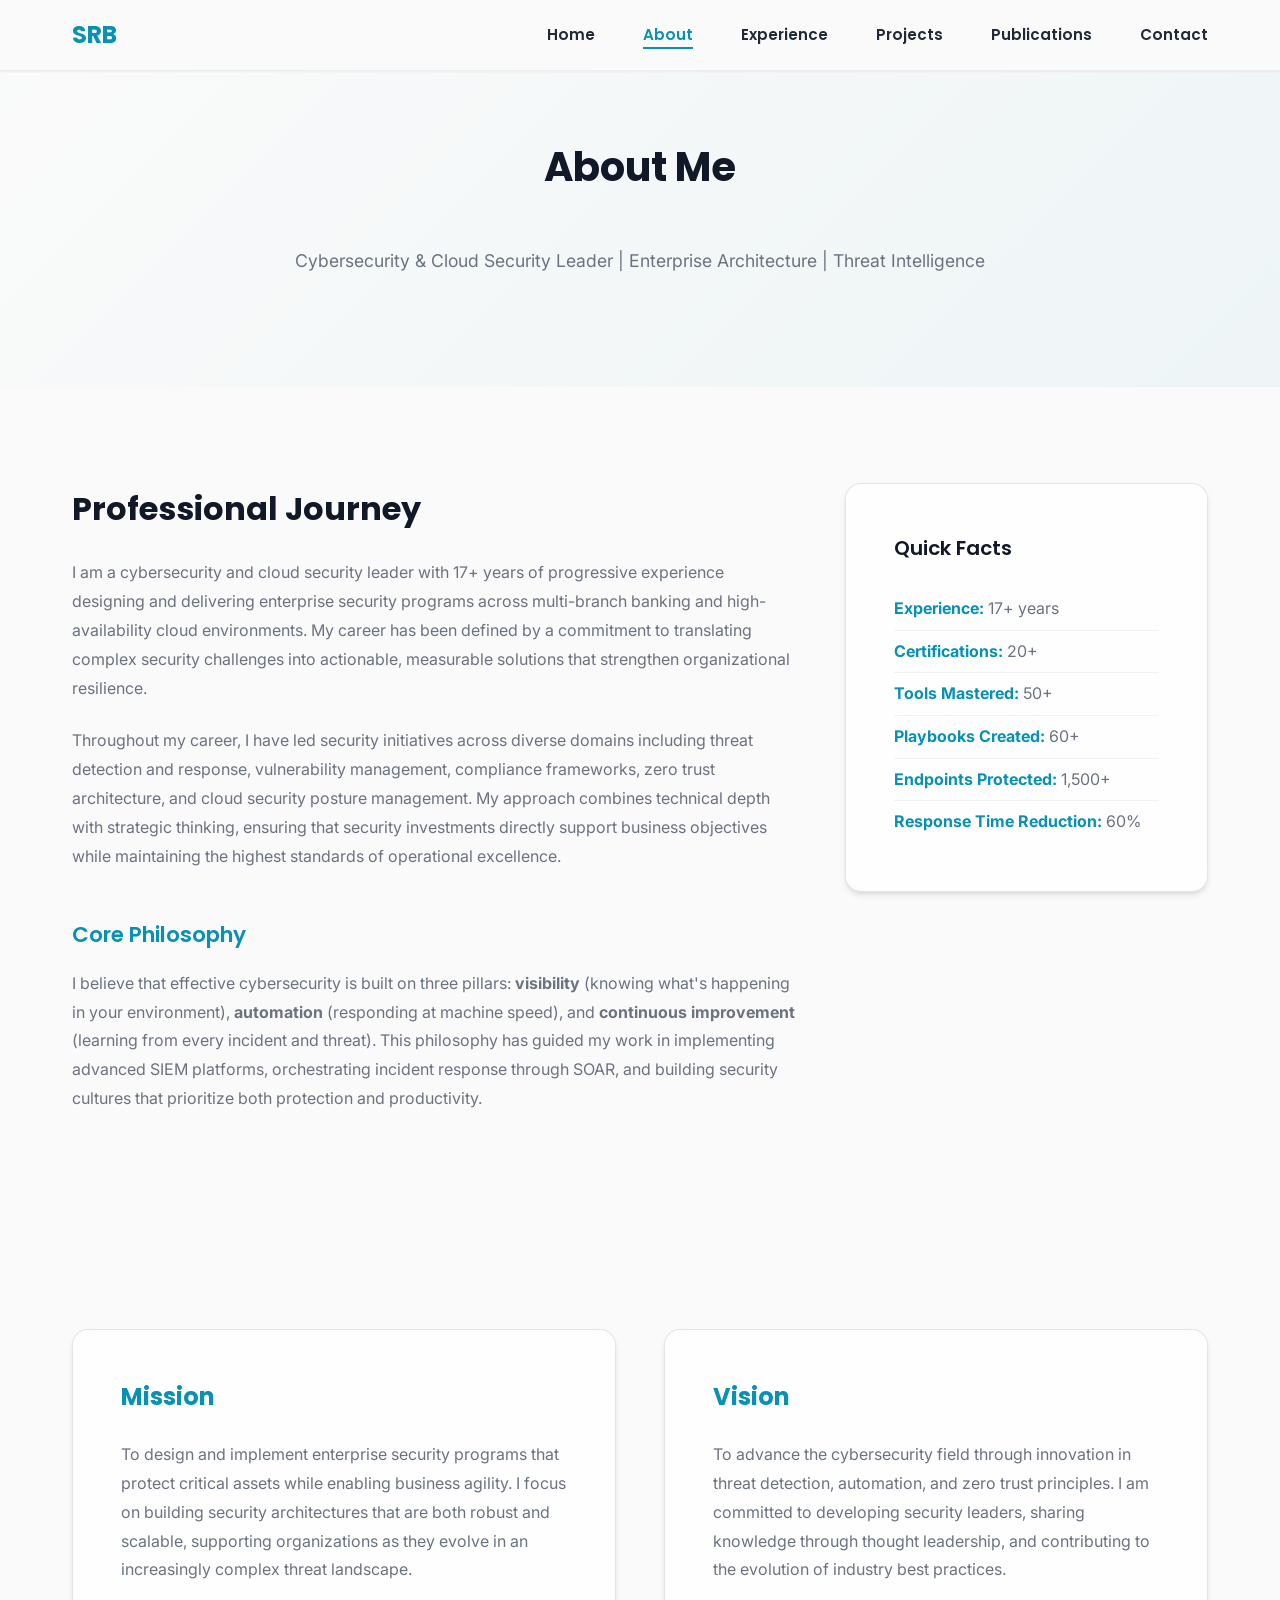
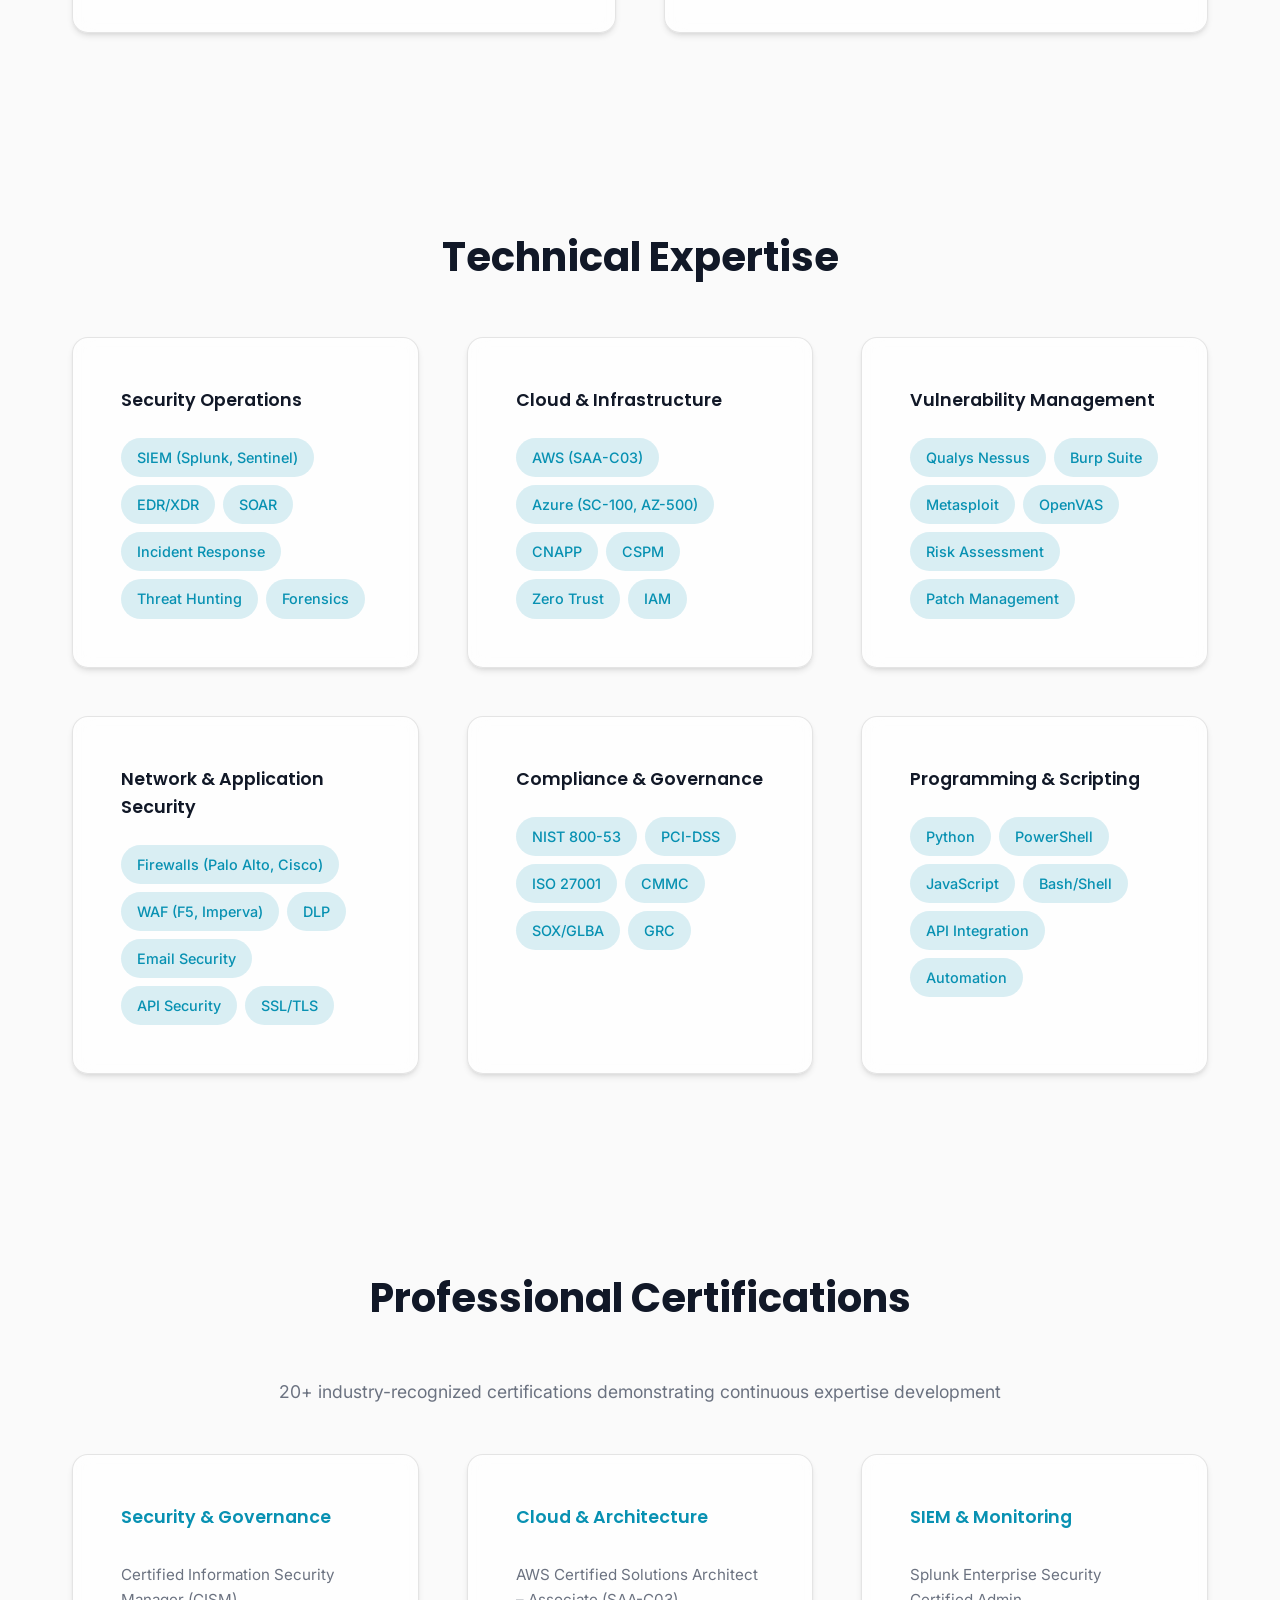
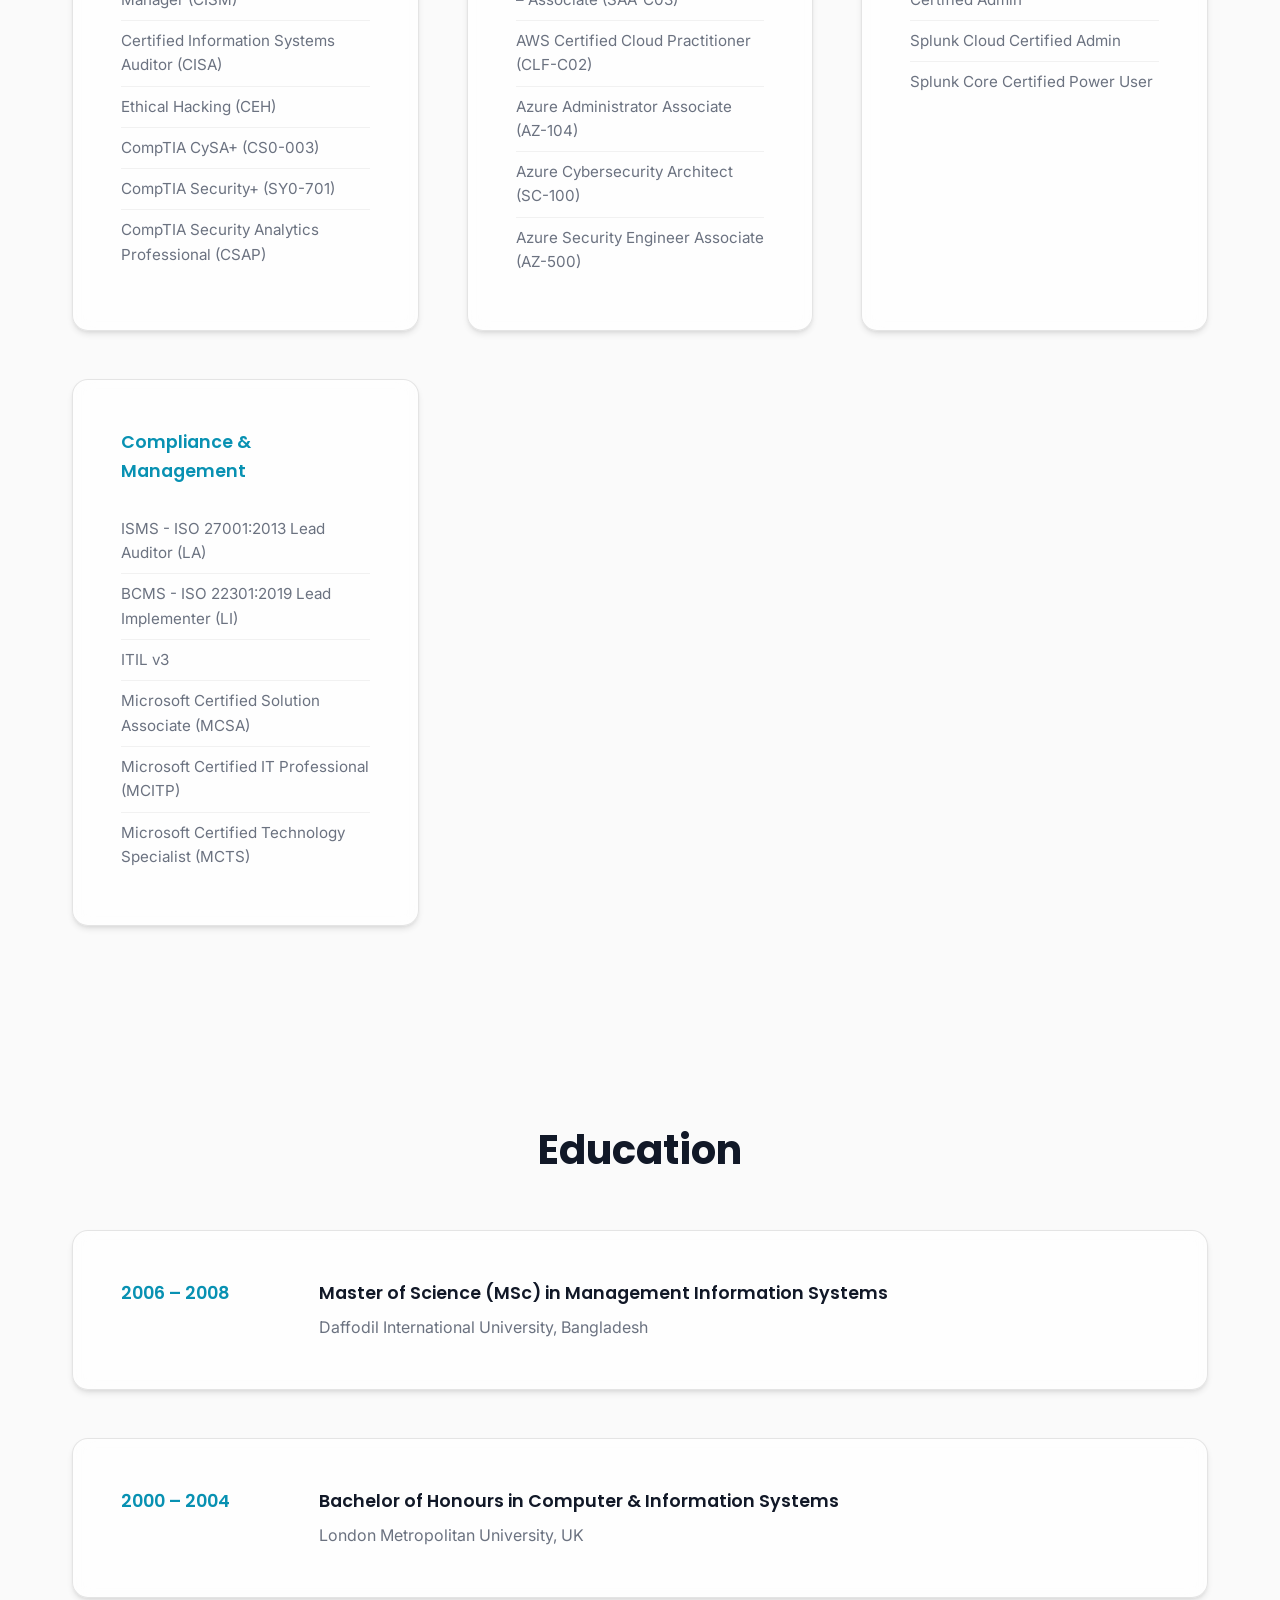
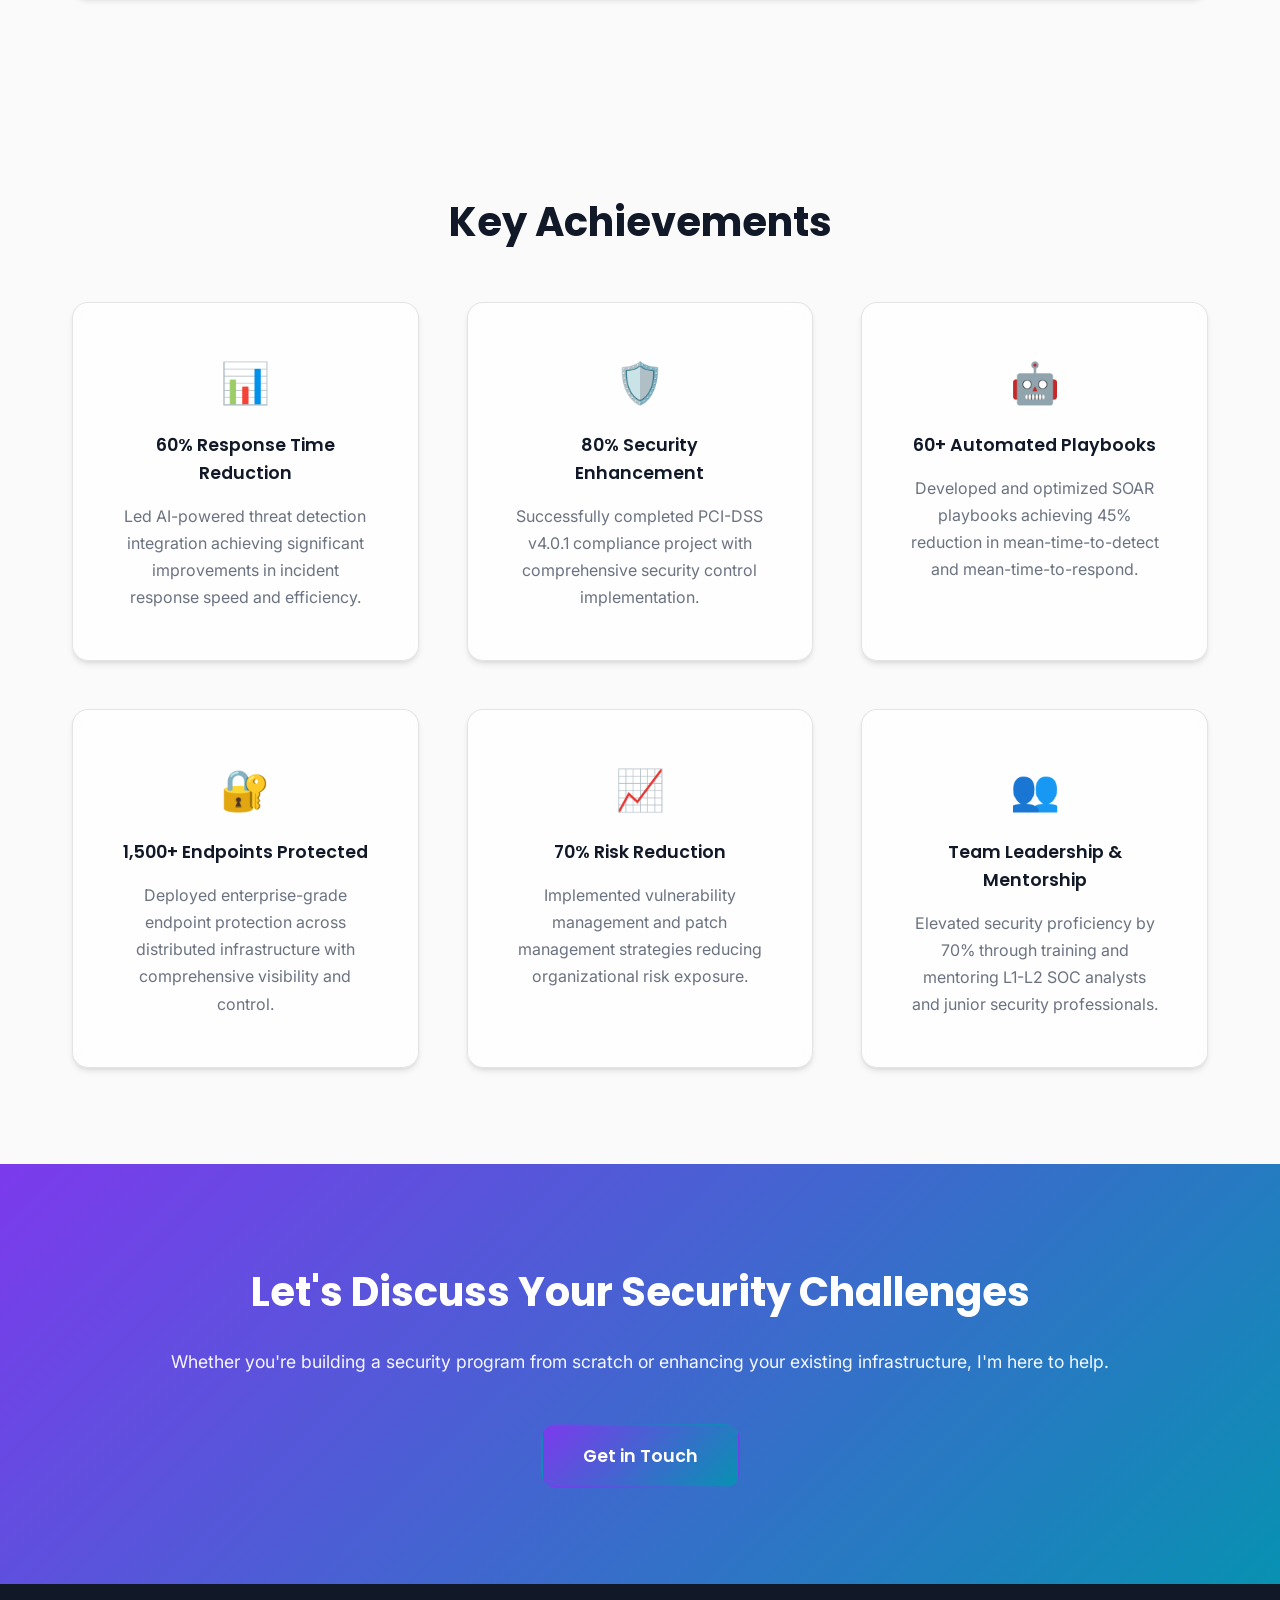
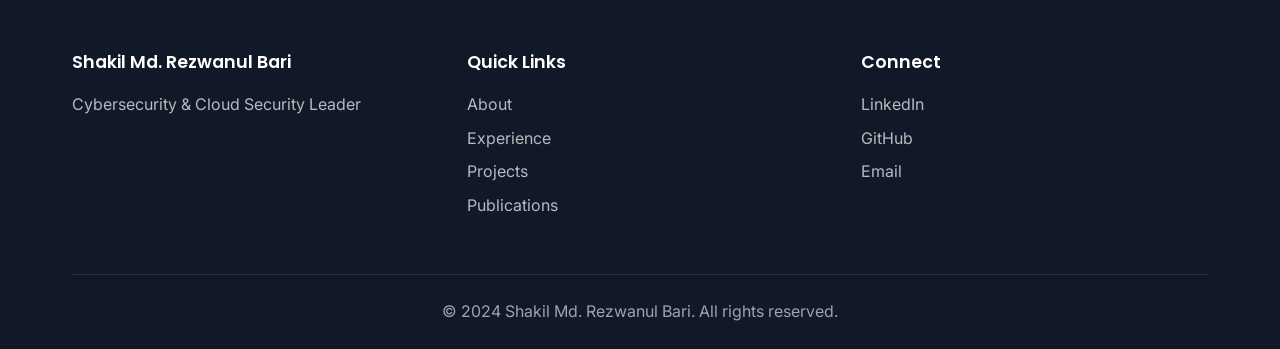
==== commit 555dad4c: "Update about.html" ====
--- a/about.html
+++ b/about.html
@@ -6,8 +6,8 @@
     <meta name="description" content="Learn about Shakil Md. Rezwanul Bari - Cybersecurity leader with 17+ years of enterprise security expertise.">
     <meta name="keywords" content="about, cybersecurity professional, security architect, cloud security expert">
     <title>About - Shakil Md. Rezwanul Bari</title>
-    <link rel="stylesheet" href="styles/main.css">
-    <link rel="stylesheet" href="styles/responsive.css">
+    <link rel="stylesheet" href="main.css">
+    <link rel="stylesheet" href="responsive.css">
     <link rel="preconnect" href="https://fonts.googleapis.com">
     <link rel="preconnect" href="https://fonts.gstatic.com" crossorigin>
     <link href="https://fonts.googleapis.com/css2?family=Inter:wght@400;500;600;700&family=Poppins:wght@600;700&display=swap" rel="stylesheet">
--- a/main.css
+++ b/main.css
@@ -0,0 +1,735 @@
+/* ============================================
+   PORTFOLIO WEBSITE - MAIN STYLESHEET
+   Design: Cloud Architect (Modern Minimalist with Glassmorphism)
+   Author: Shakil Md. Rezwanul Bari Portfolio
+   ============================================ */
+
+/* ============================================
+   1. ROOT VARIABLES & RESET
+   ============================================ */
+
+:root {
+    /* Colors */
+    --color-white: #FAFAFA;
+    --color-teal: #0891B2;
+    --color-teal-dark: #0E7490;
+    --color-gray-light: #E5E7EB;
+    --color-gray-medium: #D1D5DB;
+    --color-gray-dark: #6B7280;
+    --color-slate: #1F2937;
+    --color-slate-light: #374151;
+    --color-slate-dark: #111827;
+    --color-green: #10B981;
+    --color-orange: #F97316;
+    --color-purple: #7C3AED;
+    
+    /* Gradients */
+    --gradient-primary: linear-gradient(135deg, #7C3AED 0%, #0891B2 100%);
+    --gradient-secondary: linear-gradient(135deg, #0891B2 0%, #06B6D4 100%);
+    
+    /* Typography */
+    --font-primary: 'Poppins', sans-serif;
+    --font-secondary: 'Inter', sans-serif;
+    --font-mono: 'JetBrains Mono', monospace;
+    
+    /* Spacing */
+    --spacing-xs: 0.25rem;
+    --spacing-sm: 0.5rem;
+    --spacing-md: 1rem;
+    --spacing-lg: 1.5rem;
+    --spacing-xl: 2rem;
+    --spacing-2xl: 3rem;
+    --spacing-3xl: 4rem;
+    --spacing-4xl: 6rem;
+    
+    /* Border Radius */
+    --radius-sm: 0.375rem;
+    --radius-md: 0.75rem;
+    --radius-lg: 1rem;
+    --radius-xl: 1.5rem;
+    
+    /* Shadows */
+    --shadow-sm: 0 1px 2px 0 rgba(0, 0, 0, 0.05);
+    --shadow-md: 0 4px 6px -1px rgba(0, 0, 0, 0.1), 0 2px 4px -1px rgba(0, 0, 0, 0.06);
+    --shadow-lg: 0 10px 15px -3px rgba(0, 0, 0, 0.1), 0 4px 6px -2px rgba(0, 0, 0, 0.05);
+    --shadow-xl: 0 20px 25px -5px rgba(0, 0, 0, 0.1), 0 10px 10px -5px rgba(0, 0, 0, 0.04);
+    
+    /* Transitions */
+    --transition-fast: 0.15s ease;
+    --transition-base: 0.3s ease;
+    --transition-slow: 0.5s ease;
+}
+
+* {
+    margin: 0;
+    padding: 0;
+    box-sizing: border-box;
+}
+
+html {
+    scroll-behavior: smooth;
+    font-size: 16px;
+}
+
+body {
+    font-family: var(--font-secondary);
+    color: var(--color-slate);
+    background-color: var(--color-white);
+    line-height: 1.6;
+    -webkit-font-smoothing: antialiased;
+    -moz-osx-font-smoothing: grayscale;
+}
+
+/* ============================================
+   2. CONTAINER & LAYOUT
+   ============================================ */
+
+.container {
+    width: 100%;
+    max-width: 1200px;
+    margin: 0 auto;
+    padding: 0 var(--spacing-xl);
+}
+
+/* ============================================
+   3. NAVIGATION
+   ============================================ */
+
+.navbar {
+    position: sticky;
+    top: 0;
+    z-index: 100;
+    background: rgba(250, 250, 250, 0.8);
+    backdrop-filter: blur(10px);
+    border-bottom: 1px solid rgba(0, 0, 0, 0.05);
+    box-shadow: var(--shadow-sm);
+}
+
+.navbar .container {
+    display: flex;
+    align-items: center;
+    justify-content: space-between;
+    padding: var(--spacing-lg) var(--spacing-xl);
+    height: 70px;
+}
+
+.nav-brand {
+    flex-shrink: 0;
+}
+
+.logo {
+    font-family: var(--font-primary);
+    font-size: 1.5rem;
+    font-weight: 700;
+    color: var(--color-teal);
+    text-decoration: none;
+    transition: color var(--transition-base);
+}
+
+.logo:hover {
+    color: var(--color-teal-dark);
+}
+
+.nav-menu {
+    display: flex;
+    list-style: none;
+    gap: var(--spacing-2xl);
+    margin: 0;
+    padding: 0;
+}
+
+.nav-link {
+    font-family: var(--font-primary);
+    font-weight: 600;
+    font-size: 0.95rem;
+    color: var(--color-slate);
+    text-decoration: none;
+    position: relative;
+    transition: color var(--transition-base);
+}
+
+.nav-link::after {
+    content: '';
+    position: absolute;
+    bottom: -4px;
+    left: 0;
+    width: 0;
+    height: 2px;
+    background: var(--color-teal);
+    transition: width var(--transition-base);
+}
+
+.nav-link:hover::after,
+.nav-link.active::after {
+    width: 100%;
+}
+
+.nav-link:hover,
+.nav-link.active {
+    color: var(--color-teal);
+}
+
+.hamburger {
+    display: none;
+    flex-direction: column;
+    background: none;
+    border: none;
+    cursor: pointer;
+    gap: 5px;
+}
+
+.hamburger span {
+    width: 25px;
+    height: 3px;
+    background: var(--color-slate);
+    border-radius: 2px;
+    transition: all var(--transition-base);
+}
+
+/* ============================================
+   4. HERO SECTION
+   ============================================ */
+
+.hero {
+    padding: var(--spacing-4xl) 0;
+    background: linear-gradient(135deg, rgba(250, 250, 250, 0.5) 0%, rgba(8, 145, 178, 0.05) 100%);
+}
+
+.hero .container {
+    display: grid;
+    grid-template-columns: 1fr 1fr;
+    gap: var(--spacing-4xl);
+    align-items: center;
+}
+
+.hero-text h1 {
+    font-family: var(--font-primary);
+    font-size: 3.5rem;
+    font-weight: 700;
+    line-height: 1.2;
+    color: var(--color-slate-dark);
+    margin-bottom: var(--spacing-lg);
+    background: var(--gradient-primary);
+    -webkit-background-clip: text;
+    -webkit-text-fill-color: transparent;
+    background-clip: text;
+}
+
+.hero-title {
+    font-size: 3rem;
+    margin-bottom: var(--spacing-md);
+}
+
+.hero-subtitle {
+    font-family: var(--font-primary);
+    font-size: 1.25rem;
+    font-weight: 600;
+    color: var(--color-teal);
+    margin-bottom: var(--spacing-lg);
+}
+
+.hero-description {
+    font-size: 1.1rem;
+    color: var(--color-gray-dark);
+    margin-bottom: var(--spacing-2xl);
+    line-height: 1.8;
+}
+
+.hero-cta {
+    display: flex;
+    gap: var(--spacing-lg);
+    flex-wrap: wrap;
+}
+
+.hero-visual {
+    display: flex;
+    align-items: center;
+    justify-content: center;
+}
+
+.hero-image {
+    width: 100%;
+    aspect-ratio: 1;
+    border-radius: var(--radius-xl);
+    background: var(--gradient-secondary);
+    box-shadow: var(--shadow-xl);
+    animation: float 3s ease-in-out infinite;
+}
+
+@keyframes float {
+    0%, 100% {
+        transform: translateY(0px);
+    }
+    50% {
+        transform: translateY(-20px);
+    }
+}
+
+/* ============================================
+   5. BUTTONS
+   ============================================ */
+
+.btn {
+    display: inline-flex;
+    align-items: center;
+    justify-content: center;
+    padding: 0.75rem 1.75rem;
+    border-radius: var(--radius-lg);
+    font-family: var(--font-primary);
+    font-weight: 600;
+    font-size: 1rem;
+    text-decoration: none;
+    border: none;
+    cursor: pointer;
+    transition: all var(--transition-base);
+    position: relative;
+    overflow: hidden;
+}
+
+.btn::before {
+    content: '';
+    position: absolute;
+    top: 50%;
+    left: 50%;
+    width: 0;
+    height: 0;
+    border-radius: 50%;
+    background: rgba(255, 255, 255, 0.3);
+    transform: translate(-50%, -50%);
+    transition: width 0.6s, height 0.6s;
+}
+
+.btn:hover::before {
+    width: 300px;
+    height: 300px;
+}
+
+.btn-primary {
+    background: var(--gradient-primary);
+    color: white;
+    border: 2px solid transparent;
+}
+
+.btn-primary:hover {
+    transform: translateY(-2px);
+    box-shadow: var(--shadow-lg);
+}
+
+.btn-secondary {
+    background: transparent;
+    color: var(--color-teal);
+    border: 2px solid var(--color-teal);
+}
+
+.btn-secondary:hover {
+    background: rgba(8, 145, 178, 0.1);
+    transform: translateY(-2px);
+}
+
+.btn-large {
+    padding: 1rem 2.5rem;
+    font-size: 1.1rem;
+}
+
+/* ============================================
+   6. STATS SECTION
+   ============================================ */
+
+.stats {
+    padding: var(--spacing-4xl) 0;
+    background: var(--color-white);
+}
+
+.stats-grid {
+    display: grid;
+    grid-template-columns: repeat(auto-fit, minmax(250px, 1fr));
+    gap: var(--spacing-2xl);
+}
+
+.stat-card {
+    background: rgba(255, 255, 255, 0.7);
+    backdrop-filter: blur(10px);
+    border: 1px solid rgba(0, 0, 0, 0.1);
+    border-radius: var(--radius-lg);
+    padding: var(--spacing-2xl);
+    text-align: center;
+    transition: all var(--transition-base);
+    box-shadow: var(--shadow-md);
+}
+
+.stat-card:hover {
+    transform: translateY(-8px);
+    box-shadow: var(--shadow-xl);
+    border-color: var(--color-teal);
+}
+
+.stat-number {
+    font-family: var(--font-primary);
+    font-size: 2.5rem;
+    font-weight: 700;
+    background: var(--gradient-primary);
+    -webkit-background-clip: text;
+    -webkit-text-fill-color: transparent;
+    background-clip: text;
+    margin-bottom: var(--spacing-md);
+}
+
+.stat-label {
+    font-size: 1rem;
+    color: var(--color-gray-dark);
+    font-weight: 500;
+}
+
+/* ============================================
+   7. SECTION STYLING
+   ============================================ */
+
+section {
+    padding: var(--spacing-4xl) 0;
+}
+
+.section-title {
+    font-family: var(--font-primary);
+    font-size: 2.5rem;
+    font-weight: 700;
+    color: var(--color-slate-dark);
+    margin-bottom: var(--spacing-2xl);
+    text-align: center;
+}
+
+.section-subtitle {
+    font-size: 1.1rem;
+    color: var(--color-gray-dark);
+    text-align: center;
+    margin-bottom: var(--spacing-2xl);
+}
+
+/* ============================================
+   8. EXPERTISE SECTION
+   ============================================ */
+
+.expertise {
+    background: linear-gradient(135deg, rgba(250, 250, 250, 0.5) 0%, rgba(8, 145, 178, 0.03) 100%);
+}
+
+.expertise-grid {
+    display: grid;
+    grid-template-columns: repeat(auto-fit, minmax(300px, 1fr));
+    gap: var(--spacing-2xl);
+}
+
+.expertise-card {
+    background: rgba(255, 255, 255, 0.7);
+    backdrop-filter: blur(10px);
+    border: 1px solid rgba(0, 0, 0, 0.1);
+    border-radius: var(--radius-lg);
+    padding: var(--spacing-2xl);
+    transition: all var(--transition-base);
+    box-shadow: var(--shadow-md);
+}
+
+.expertise-card:hover {
+    transform: translateY(-8px);
+    box-shadow: var(--shadow-xl);
+    border-color: var(--color-teal);
+}
+
+.expertise-icon {
+    font-size: 2.5rem;
+    margin-bottom: var(--spacing-lg);
+}
+
+.expertise-card h3 {
+    font-family: var(--font-primary);
+    font-size: 1.25rem;
+    font-weight: 600;
+    color: var(--color-slate-dark);
+    margin-bottom: var(--spacing-md);
+}
+
+.expertise-card p {
+    color: var(--color-gray-dark);
+    line-height: 1.7;
+}
+
+/* ============================================
+   9. FEATURED PROJECTS SECTION
+   ============================================ */
+
+.featured-projects {
+    background: var(--color-white);
+}
+
+.projects-preview {
+    display: grid;
+    grid-template-columns: repeat(auto-fit, minmax(320px, 1fr));
+    gap: var(--spacing-2xl);
+    margin-bottom: var(--spacing-3xl);
+}
+
+.project-preview-card {
+    background: rgba(255, 255, 255, 0.7);
+    backdrop-filter: blur(10px);
+    border: 1px solid rgba(0, 0, 0, 0.1);
+    border-radius: var(--radius-lg);
+    padding: var(--spacing-2xl);
+    transition: all var(--transition-base);
+    box-shadow: var(--shadow-md);
+    position: relative;
+    overflow: hidden;
+}
+
+.project-preview-card::before {
+    content: '';
+    position: absolute;
+    top: 0;
+    left: -100%;
+    width: 100%;
+    height: 100%;
+    background: linear-gradient(90deg, transparent, rgba(255, 255, 255, 0.3), transparent);
+    transition: left 0.5s ease;
+}
+
+.project-preview-card:hover::before {
+    left: 100%;
+}
+
+.project-preview-card:hover {
+    transform: translateY(-8px);
+    box-shadow: var(--shadow-xl);
+    border-color: var(--color-teal);
+}
+
+.project-badge {
+    display: inline-block;
+    background: rgba(8, 145, 178, 0.1);
+    color: var(--color-teal);
+    padding: 0.5rem 1rem;
+    border-radius: 999px;
+    font-size: 0.85rem;
+    font-weight: 600;
+    margin-bottom: var(--spacing-md);
+}
+
+.project-preview-card h3 {
+    font-family: var(--font-primary);
+    font-size: 1.5rem;
+    font-weight: 700;
+    color: var(--color-slate-dark);
+    margin-bottom: var(--spacing-md);
+}
+
+.project-preview-card p {
+    color: var(--color-gray-dark);
+    margin-bottom: var(--spacing-lg);
+    line-height: 1.7;
+}
+
+.project-tags {
+    display: flex;
+    gap: var(--spacing-sm);
+    flex-wrap: wrap;
+}
+
+.tag {
+    display: inline-block;
+    background: rgba(8, 145, 178, 0.15);
+    color: var(--color-teal);
+    padding: 0.35rem 0.85rem;
+    border-radius: 999px;
+    font-size: 0.8rem;
+    font-weight: 500;
+}
+
+.view-all {
+    text-align: center;
+}
+
+/* ============================================
+   10. CERTIFICATIONS SECTION
+   ============================================ */
+
+.certifications-highlight {
+    background: linear-gradient(135deg, rgba(250, 250, 250, 0.5) 0%, rgba(8, 145, 178, 0.03) 100%);
+}
+
+.certifications-grid {
+    display: grid;
+    grid-template-columns: repeat(auto-fit, minmax(150px, 1fr));
+    gap: var(--spacing-lg);
+    margin-bottom: var(--spacing-3xl);
+}
+
+.cert-badge {
+    background: rgba(255, 255, 255, 0.7);
+    backdrop-filter: blur(10px);
+    border: 2px solid var(--color-teal);
+    border-radius: var(--radius-lg);
+    padding: var(--spacing-lg);
+    text-align: center;
+    font-family: var(--font-primary);
+    font-weight: 600;
+    color: var(--color-teal);
+    transition: all var(--transition-base);
+    box-shadow: var(--shadow-sm);
+}
+
+.cert-badge:hover {
+    background: var(--color-teal);
+    color: white;
+    transform: scale(1.05);
+    box-shadow: var(--shadow-lg);
+}
+
+/* ============================================
+   11. CTA SECTION
+   ============================================ */
+
+.cta-section {
+    background: var(--gradient-primary);
+    color: white;
+    text-align: center;
+    padding: var(--spacing-4xl) 0;
+}
+
+.cta-section h2 {
+    font-family: var(--font-primary);
+    font-size: 2.5rem;
+    font-weight: 700;
+    margin-bottom: var(--spacing-lg);
+}
+
+.cta-section p {
+    font-size: 1.1rem;
+    margin-bottom: var(--spacing-2xl);
+    opacity: 0.95;
+}
+
+/* ============================================
+   12. FOOTER
+   ============================================ */
+
+.footer {
+    background: var(--color-slate-dark);
+    color: white;
+    padding: var(--spacing-3xl) 0 var(--spacing-lg);
+}
+
+.footer-content {
+    display: grid;
+    grid-template-columns: repeat(auto-fit, minmax(250px, 1fr));
+    gap: var(--spacing-2xl);
+    margin-bottom: var(--spacing-2xl);
+}
+
+.footer-section h4 {
+    font-family: var(--font-primary);
+    font-size: 1.1rem;
+    font-weight: 600;
+    margin-bottom: var(--spacing-md);
+}
+
+.footer-section p {
+    color: rgba(255, 255, 255, 0.7);
+    margin-bottom: var(--spacing-md);
+}
+
+.footer-section ul {
+    list-style: none;
+    padding: 0;
+}
+
+.footer-section ul li {
+    margin-bottom: var(--spacing-sm);
+}
+
+.footer-section a {
+    color: rgba(255, 255, 255, 0.7);
+    text-decoration: none;
+    transition: color var(--transition-base);
+}
+
+.footer-section a:hover {
+    color: var(--color-teal);
+}
+
+.footer-bottom {
+    border-top: 1px solid rgba(255, 255, 255, 0.1);
+    padding-top: var(--spacing-lg);
+    text-align: center;
+    color: rgba(255, 255, 255, 0.6);
+}
+
+/* ============================================
+   13. ANIMATIONS & TRANSITIONS
+   ============================================ */
+
+@keyframes fadeInUp {
+    from {
+        opacity: 0;
+        transform: translateY(30px);
+    }
+    to {
+        opacity: 1;
+        transform: translateY(0);
+    }
+}
+
+@keyframes slideInLeft {
+    from {
+        opacity: 0;
+        transform: translateX(-30px);
+    }
+    to {
+        opacity: 1;
+        transform: translateX(0);
+    }
+}
+
+@keyframes slideInRight {
+    from {
+        opacity: 0;
+        transform: translateX(30px);
+    }
+    to {
+        opacity: 1;
+        transform: translateX(0);
+    }
+}
+
+.fade-in-up {
+    animation: fadeInUp 0.8s cubic-bezier(0.34, 1.56, 0.64, 1) forwards;
+}
+
+.slide-in-left {
+    animation: slideInLeft 0.8s cubic-bezier(0.34, 1.56, 0.64, 1) forwards;
+}
+
+.slide-in-right {
+    animation: slideInRight 0.8s cubic-bezier(0.34, 1.56, 0.64, 1) forwards;
+}
+
+/* ============================================
+   14. UTILITY CLASSES
+   ============================================ */
+
+.text-center {
+    text-align: center;
+}
+
+.text-muted {
+    color: var(--color-gray-dark);
+}
+
+.mt-lg {
+    margin-top: var(--spacing-2xl);
+}
+
+.mb-lg {
+    margin-bottom: var(--spacing-2xl);
+}
+
+.py-lg {
+    padding-top: var(--spacing-2xl);
+    padding-bottom: var(--spacing-2xl);
+}
--- a/responsive.css
+++ b/responsive.css
@@ -0,0 +1,401 @@
+/* ============================================
+   RESPONSIVE DESIGN
+   Mobile-first approach with breakpoints
+   ============================================ */
+
+/* ============================================
+   TABLET (641px - 1024px)
+   ============================================ */
+
+@media (max-width: 1024px) {
+    .container {
+        padding: 0 var(--spacing-lg);
+    }
+
+    .hero .container {
+        grid-template-columns: 1fr;
+        gap: var(--spacing-2xl);
+    }
+
+    .hero-title {
+        font-size: 2.5rem;
+    }
+
+    .hero-subtitle {
+        font-size: 1.1rem;
+    }
+
+    .hero-description {
+        font-size: 1rem;
+    }
+
+    .section-title {
+        font-size: 2rem;
+    }
+
+    .nav-menu {
+        gap: var(--spacing-xl);
+    }
+
+    .expertise-grid {
+        grid-template-columns: repeat(2, 1fr);
+    }
+
+    .projects-preview {
+        grid-template-columns: 1fr;
+    }
+
+    .certifications-grid {
+        grid-template-columns: repeat(auto-fit, minmax(120px, 1fr));
+    }
+
+    .cta-section h2 {
+        font-size: 2rem;
+    }
+
+    .cta-section p {
+        font-size: 1rem;
+    }
+}
+
+/* ============================================
+   MOBILE (320px - 640px)
+   ============================================ */
+
+@media (max-width: 640px) {
+    :root {
+        font-size: 14px;
+    }
+
+    .container {
+        padding: 0 var(--spacing-md);
+    }
+
+    /* Navigation */
+    .navbar .container {
+        padding: var(--spacing-md) var(--spacing-md);
+        height: 60px;
+    }
+
+    .nav-menu {
+        display: none;
+        position: absolute;
+        top: 60px;
+        left: 0;
+        right: 0;
+        flex-direction: column;
+        background: rgba(250, 250, 250, 0.95);
+        backdrop-filter: blur(10px);
+        padding: var(--spacing-lg);
+        gap: var(--spacing-md);
+        border-bottom: 1px solid rgba(0, 0, 0, 0.05);
+    }
+
+    .nav-menu.active {
+        display: flex;
+    }
+
+    .hamburger {
+        display: flex;
+    }
+
+    .hamburger.active span:nth-child(1) {
+        transform: rotate(45deg) translate(8px, 8px);
+    }
+
+    .hamburger.active span:nth-child(2) {
+        opacity: 0;
+    }
+
+    .hamburger.active span:nth-child(3) {
+        transform: rotate(-45deg) translate(7px, -7px);
+    }
+
+    /* Hero Section */
+    .hero {
+        padding: var(--spacing-2xl) 0;
+    }
+
+    .hero-title {
+        font-size: 1.75rem;
+    }
+
+    .hero-subtitle {
+        font-size: 1rem;
+    }
+
+    .hero-description {
+        font-size: 0.95rem;
+        margin-bottom: var(--spacing-lg);
+    }
+
+    .hero-cta {
+        flex-direction: column;
+        gap: var(--spacing-md);
+    }
+
+    .btn {
+        width: 100%;
+        justify-content: center;
+    }
+
+    /* Stats */
+    .stats {
+        padding: var(--spacing-2xl) 0;
+    }
+
+    .stats-grid {
+        grid-template-columns: repeat(2, 1fr);
+        gap: var(--spacing-lg);
+    }
+
+    .stat-card {
+        padding: var(--spacing-lg);
+    }
+
+    .stat-number {
+        font-size: 2rem;
+    }
+
+    .stat-label {
+        font-size: 0.9rem;
+    }
+
+    /* Sections */
+    section {
+        padding: var(--spacing-2xl) 0;
+    }
+
+    .section-title {
+        font-size: 1.5rem;
+        margin-bottom: var(--spacing-lg);
+    }
+
+    .section-subtitle {
+        font-size: 1rem;
+        margin-bottom: var(--spacing-lg);
+    }
+
+    /* Expertise */
+    .expertise-grid {
+        grid-template-columns: 1fr;
+        gap: var(--spacing-lg);
+    }
+
+    .expertise-card {
+        padding: var(--spacing-lg);
+    }
+
+    .expertise-icon {
+        font-size: 2rem;
+        margin-bottom: var(--spacing-md);
+    }
+
+    .expertise-card h3 {
+        font-size: 1.1rem;
+        margin-bottom: var(--spacing-sm);
+    }
+
+    .expertise-card p {
+        font-size: 0.95rem;
+    }
+
+    /* Projects */
+    .projects-preview {
+        grid-template-columns: 1fr;
+        gap: var(--spacing-lg);
+        margin-bottom: var(--spacing-2xl);
+    }
+
+    .project-preview-card {
+        padding: var(--spacing-lg);
+    }
+
+    .project-preview-card h3 {
+        font-size: 1.25rem;
+        margin-bottom: var(--spacing-md);
+    }
+
+    .project-preview-card p {
+        font-size: 0.95rem;
+        margin-bottom: var(--spacing-md);
+    }
+
+    /* Certifications */
+    .certifications-grid {
+        grid-template-columns: repeat(2, 1fr);
+        gap: var(--spacing-md);
+        margin-bottom: var(--spacing-2xl);
+    }
+
+    .cert-badge {
+        padding: var(--spacing-md);
+        font-size: 0.85rem;
+    }
+
+    /* CTA */
+    .cta-section {
+        padding: var(--spacing-2xl) 0;
+    }
+
+    .cta-section h2 {
+        font-size: 1.5rem;
+        margin-bottom: var(--spacing-md);
+    }
+
+    .cta-section p {
+        font-size: 0.95rem;
+        margin-bottom: var(--spacing-lg);
+    }
+
+    /* Footer */
+    .footer-content {
+        grid-template-columns: 1fr;
+        gap: var(--spacing-lg);
+    }
+
+    .footer-section h4 {
+        font-size: 1rem;
+    }
+
+    .footer-section p,
+    .footer-section a {
+        font-size: 0.9rem;
+    }
+
+    .footer-bottom {
+        font-size: 0.85rem;
+    }
+}
+
+/* ============================================
+   EXTRA SMALL (320px - 480px)
+   ============================================ */
+
+@media (max-width: 480px) {
+    .hero-title {
+        font-size: 1.5rem;
+    }
+
+    .hero-subtitle {
+        font-size: 0.95rem;
+    }
+
+    .section-title {
+        font-size: 1.35rem;
+    }
+
+    .stats-grid {
+        grid-template-columns: 1fr;
+    }
+
+    .stat-number {
+        font-size: 1.75rem;
+    }
+
+    .stat-label {
+        font-size: 0.85rem;
+    }
+
+    .expertise-icon {
+        font-size: 1.75rem;
+    }
+
+    .expertise-card h3 {
+        font-size: 1rem;
+    }
+
+    .project-preview-card h3 {
+        font-size: 1.1rem;
+    }
+
+    .cta-section h2 {
+        font-size: 1.35rem;
+    }
+
+    .nav-link {
+        font-size: 0.9rem;
+    }
+}
+
+/* ============================================
+   PRINT STYLES
+   ============================================ */
+
+@media print {
+    .navbar,
+    .hero-cta,
+    .cta-section,
+    .footer {
+        display: none;
+    }
+
+    body {
+        background: white;
+        color: black;
+    }
+
+    .section-title {
+        page-break-after: avoid;
+    }
+
+    .expertise-card,
+    .project-preview-card,
+    .stat-card {
+        page-break-inside: avoid;
+    }
+}
+
+/* ============================================
+   ACCESSIBILITY
+   ============================================ */
+
+@media (prefers-reduced-motion: reduce) {
+    *,
+    *::before,
+    *::after {
+        animation-duration: 0.01ms !important;
+        animation-iteration-count: 1 !important;
+        transition-duration: 0.01ms !important;
+        scroll-behavior: auto !important;
+    }
+}
+
+@media (prefers-color-scheme: dark) {
+    :root {
+        --color-white: #111827;
+        --color-slate: #E5E7EB;
+        --color-slate-light: #D1D5DB;
+        --color-slate-dark: #F9FAFB;
+        --color-gray-dark: #9CA3AF;
+    }
+
+    body {
+        background-color: #111827;
+        color: #E5E7EB;
+    }
+
+    .navbar {
+        background: rgba(17, 24, 39, 0.8);
+    }
+
+    .stat-card,
+    .expertise-card,
+    .project-preview-card,
+    .cert-badge {
+        background: rgba(31, 41, 55, 0.7);
+        border-color: rgba(255, 255, 255, 0.1);
+    }
+
+    .hero {
+        background: linear-gradient(135deg, rgba(17, 24, 39, 0.5) 0%, rgba(8, 145, 178, 0.1) 100%);
+    }
+
+    .expertise {
+        background: linear-gradient(135deg, rgba(17, 24, 39, 0.5) 0%, rgba(8, 145, 178, 0.05) 100%);
+    }
+
+    .certifications-highlight {
+        background: linear-gradient(135deg, rgba(17, 24, 39, 0.5) 0%, rgba(8, 145, 178, 0.05) 100%);
+    }
+}
